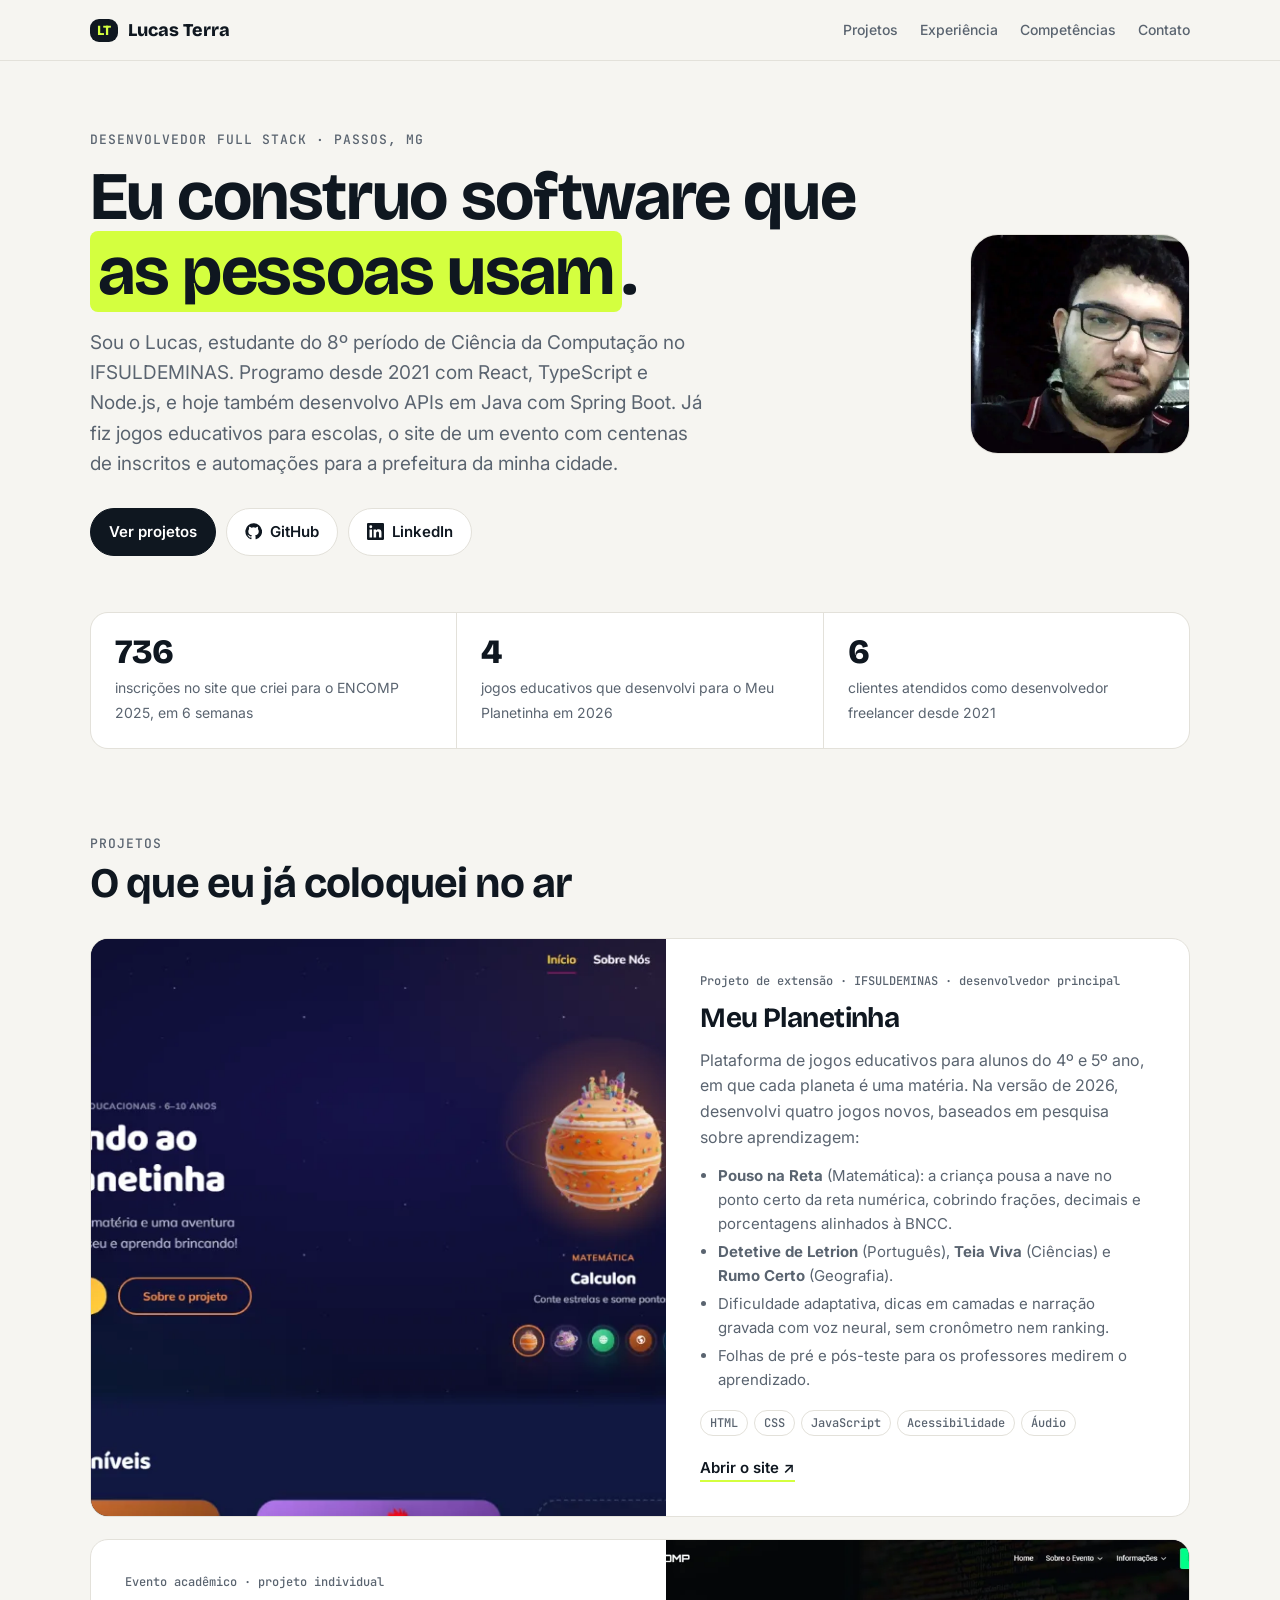
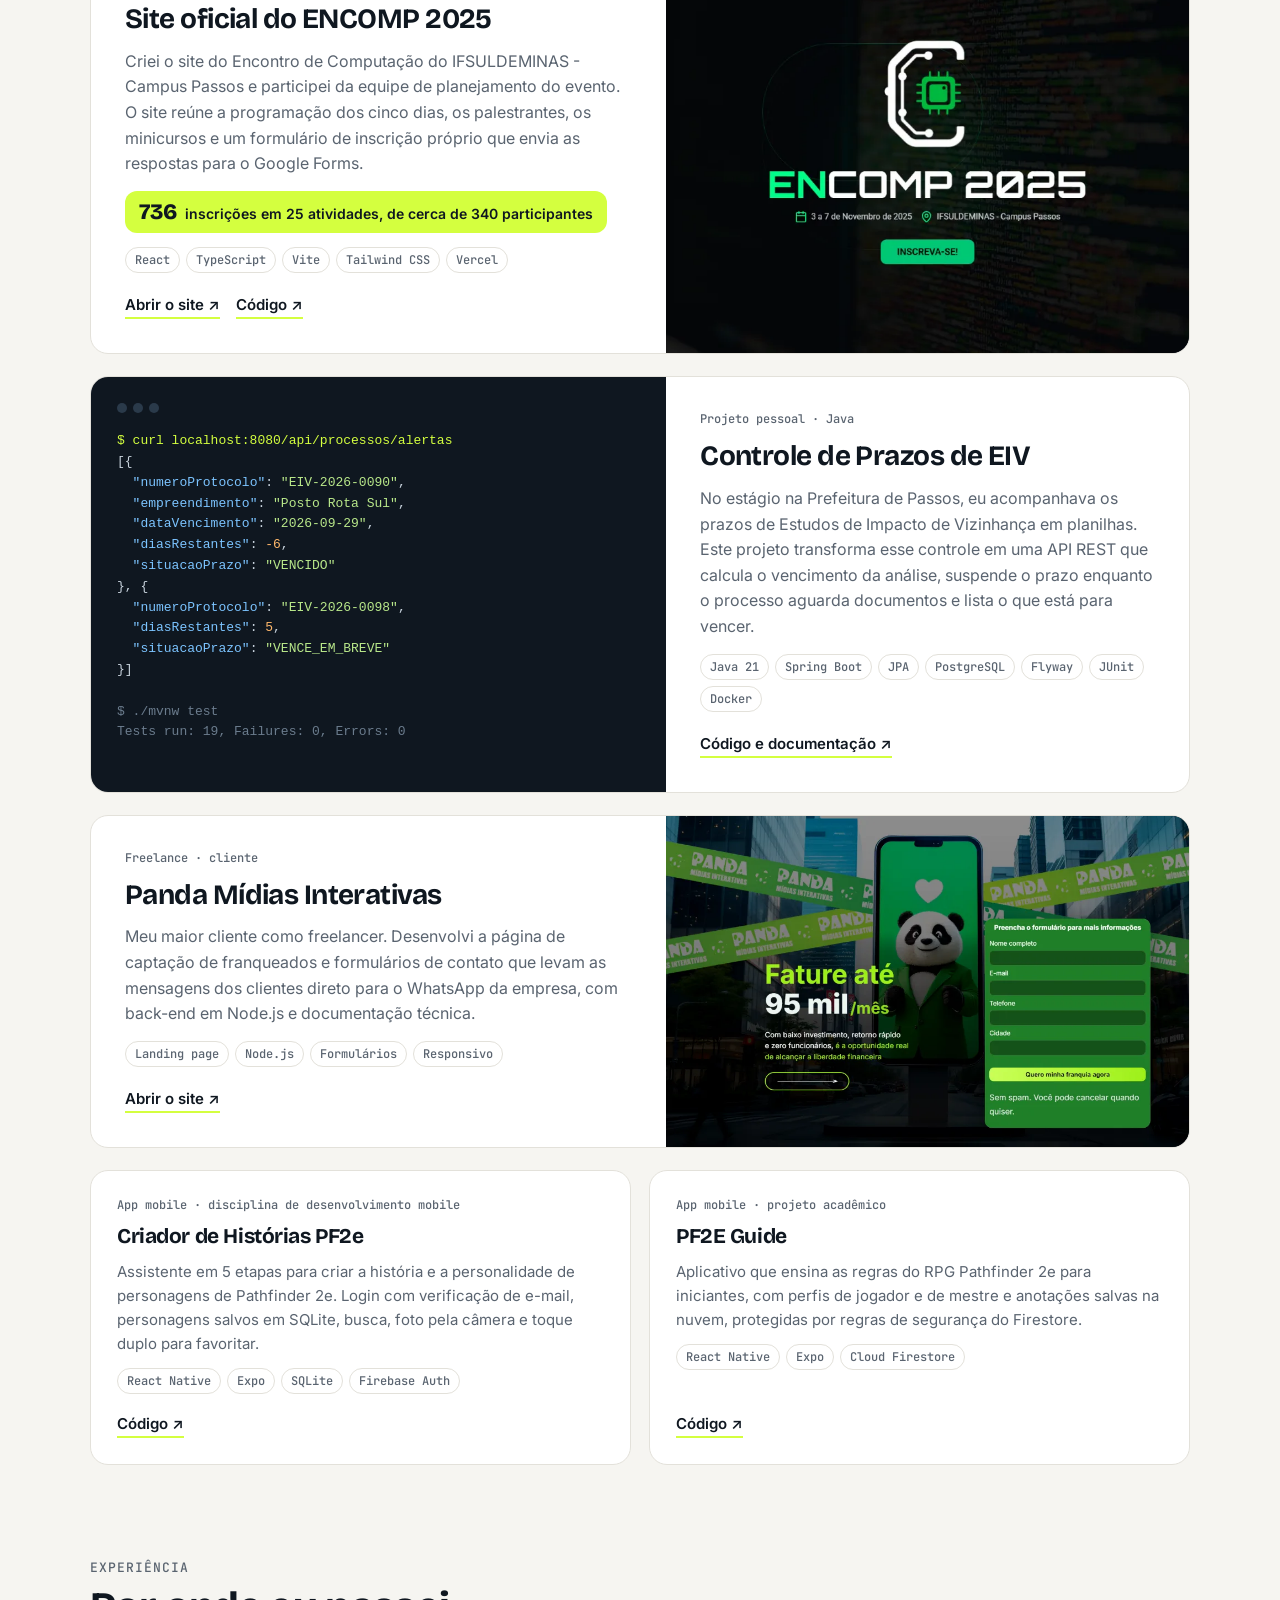
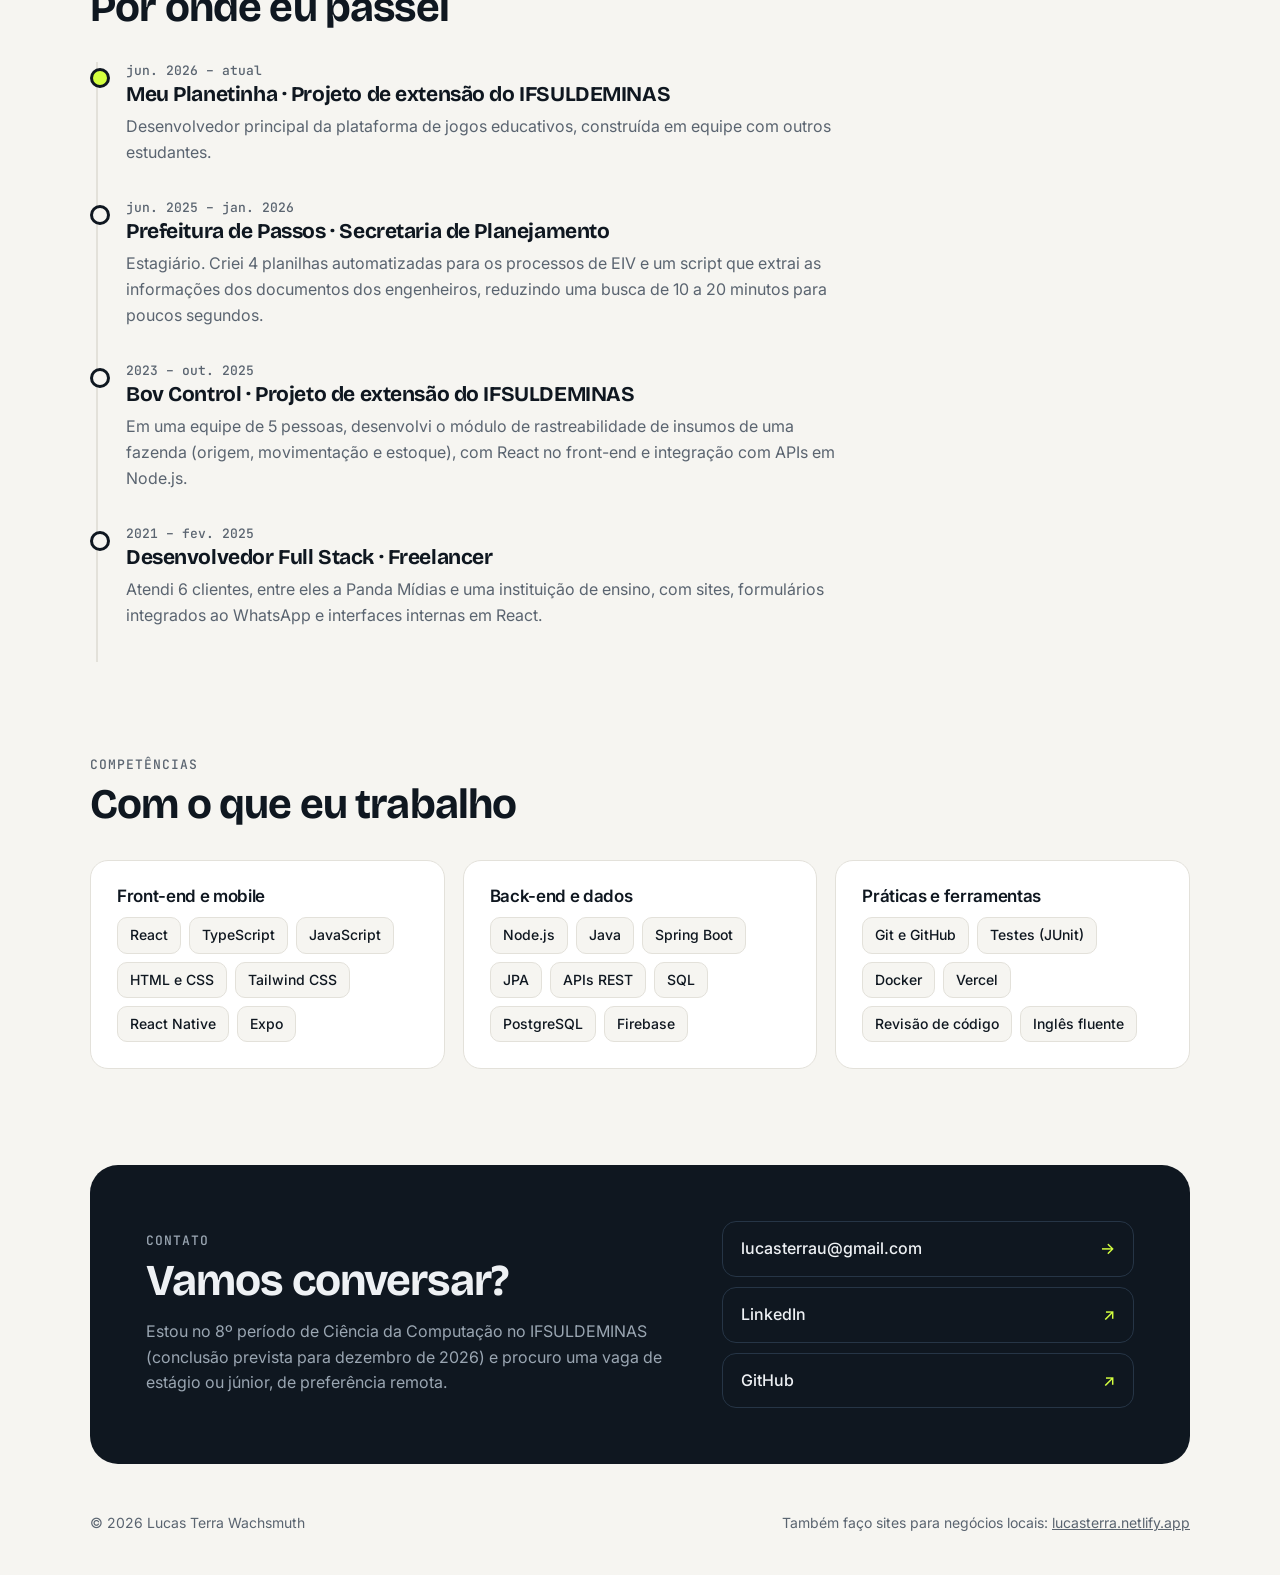
==== index.html @ a0a92d38 "Publica portfólio" ====
<!doctype html>
<html lang="pt-BR">
<head>
<meta charset="utf-8">
<meta name="viewport" content="width=device-width, initial-scale=1">
<title>Lucas Terra Wachsmuth · Desenvolvedor Full Stack</title>
<meta name="description" content="Portfólio de Lucas Terra Wachsmuth, desenvolvedor full stack e estudante de Ciência da Computação no IFSULDEMINAS. Projetos em React, TypeScript, Node.js e Java.">
<meta property="og:title" content="Lucas Terra Wachsmuth · Desenvolvedor Full Stack">
<meta property="og:description" content="Projetos em React, TypeScript, Node.js e Java: jogos educativos, site de evento com 736 inscrições e API em Spring Boot.">
<meta property="og:image" content="https://lucasterrau.github.io/img/planetinha-pc.webp">
<link rel="icon" href="data:image/svg+xml,%3Csvg xmlns='http://www.w3.org/2000/svg' viewBox='0 0 64 64'%3E%3Crect width='64' height='64' rx='16' fill='%230f1720'/%3E%3Ctext x='32' y='42' font-family='Arial' font-weight='800' font-size='26' text-anchor='middle' fill='%23d4ff3f'%3ELT%3C/text%3E%3C/svg%3E">
<link rel="preconnect" href="https://fonts.googleapis.com">
<link rel="preconnect" href="https://fonts.gstatic.com" crossorigin>
<link href="https://fonts.googleapis.com/css2?family=Bricolage+Grotesque:opsz,wght@12..96,600..800&family=Inter:wght@400;500;600&family=JetBrains+Mono:wght@400;500&display=swap" rel="stylesheet">
<style>
  :root {
    --bg: #f6f5f1;
    --surface: #ffffff;
    --ink: #0f1720;
    --muted: #5a6470;
    --line: #e3e1da;
    --accent: #d4ff3f;
    --accent-ink: #0f1720;
    --dark: #0f1720;
    --dark-ink: #eef1f4;
    --dark-muted: #9aa6b2;
    --radius: 18px;
  }
  @media (prefers-color-scheme: dark) {
    :root {
      --bg: #0b1016;
      --surface: #121a23;
      --ink: #eef1f4;
      --muted: #9aa6b2;
      --line: #223040;
      --dark: #070b10;
    }
  }
  * { box-sizing: border-box; }
  html { scroll-behavior: smooth; }
  body { margin: 0; background: var(--bg); color: var(--ink); font: 16px/1.6 Inter, system-ui, sans-serif; -webkit-font-smoothing: antialiased; }
  a { color: inherit; }
  img { max-width: 100%; display: block; }
  .wrap { width: min(1100px, 100% - 32px); margin-inline: auto; }
  h1, h2, h3 { font-family: "Bricolage Grotesque", Inter, sans-serif; line-height: 1.1; margin: 0; letter-spacing: -0.02em; }
  .eyebrow { font: 500 13px/1 "JetBrains Mono", monospace; text-transform: uppercase; letter-spacing: .08em; color: var(--muted); }

  /* Navegação */
  nav { position: sticky; top: 0; z-index: 10; background: color-mix(in srgb, var(--bg) 88%, transparent); backdrop-filter: blur(10px); border-bottom: 1px solid var(--line); }
  nav .wrap { display: flex; align-items: center; justify-content: space-between; height: 60px; }
  .logo { font: 800 18px "Bricolage Grotesque", sans-serif; text-decoration: none; display: flex; align-items: center; gap: 10px; }
  .logo span { background: var(--dark); color: var(--accent); border-radius: 9px; padding: 3px 7px; font-size: 14px; }
  nav ul { list-style: none; display: flex; gap: 22px; margin: 0; padding: 0; font-size: 14px; font-weight: 500; }
  nav ul a { text-decoration: none; color: var(--muted); }
  nav ul a:hover { color: var(--ink); }
  @media (max-width: 640px) { nav ul { display: none; } }

  /* Hero */
  .hero { padding: 72px 0 56px; display: grid; grid-template-columns: 1fr auto; gap: 48px; align-items: center; }
  .hero h1 { font-size: clamp(40px, 6vw, 68px); margin: 14px 0 18px; }
  .hero h1 em { font-style: normal; background: var(--accent); color: var(--accent-ink); padding: 0 .12em; border-radius: 8px; }
  .hero p.lead { font-size: 19px; color: var(--muted); max-width: 620px; margin: 0 0 28px; }
  .hero img { width: 220px; height: 220px; border-radius: 28px; object-fit: cover; border: 1px solid var(--line); }
  .btns { display: flex; flex-wrap: wrap; gap: 10px; }
  .btn { display: inline-flex; align-items: center; gap: 8px; padding: 11px 18px; border-radius: 999px; font-weight: 600; font-size: 15px; text-decoration: none; border: 1px solid var(--line); background: var(--surface); }
  .btn:hover { border-color: var(--ink); }
  .btn.primary { background: var(--dark); color: #fff; border-color: var(--dark); }
  .btn svg { width: 17px; height: 17px; }
  @media (max-width: 760px) { .hero { grid-template-columns: 1fr; padding-top: 40px; } .hero img { width: 120px; height: 120px; order: -1; border-radius: 22px; } }

  .stats { display: grid; grid-template-columns: repeat(3, 1fr); gap: 1px; background: var(--line); border: 1px solid var(--line); border-radius: var(--radius); overflow: hidden; margin-bottom: 88px; }
  .stats div { background: var(--surface); padding: 22px 24px; }
  .stats strong { display: block; font: 800 34px/1 "Bricolage Grotesque", sans-serif; margin-bottom: 6px; }
  .stats span { color: var(--muted); font-size: 14px; }
  @media (max-width: 640px) { .stats { grid-template-columns: 1fr; } }

  section { margin-bottom: 96px; }
  .section-head { margin-bottom: 32px; }
  .section-head h2 { font-size: clamp(30px, 4vw, 42px); margin-top: 10px; }

  /* Projetos em destaque */
  .feature { display: grid; grid-template-columns: 1.1fr 1fr; gap: 0; background: var(--surface); border: 1px solid var(--line); border-radius: var(--radius); overflow: hidden; margin-bottom: 22px; }
  .feature.reverse .media { order: 2; }
  .feature .media { background: var(--dark); display: flex; align-items: center; justify-content: center; min-height: 280px; }
  .feature .media img { width: 100%; height: 100%; object-fit: cover; object-position: top; }
  .feature .body { padding: 34px; display: flex; flex-direction: column; gap: 14px; }
  .feature h3 { font-size: 28px; }
  .feature p { margin: 0; color: var(--muted); }
  .feature ul { margin: 0; padding-left: 18px; color: var(--muted); font-size: 15px; }
  .feature ul li { margin-bottom: 4px; }
  .role-tag { font: 500 12px "JetBrains Mono", monospace; color: var(--muted); }
  .tags { display: flex; flex-wrap: wrap; gap: 6px; }
  .tags span { font: 500 12px "JetBrains Mono", monospace; padding: 4px 9px; border-radius: 999px; border: 1px solid var(--line); color: var(--muted); }
  .links { display: flex; flex-wrap: wrap; gap: 16px; margin-top: auto; padding-top: 6px; font-weight: 600; font-size: 15px; }
  .links a { text-decoration: none; border-bottom: 2px solid var(--accent); }
  .metric { display: inline-flex; align-items: baseline; gap: 8px; background: var(--accent); color: var(--accent-ink); border-radius: 12px; padding: 8px 14px; align-self: flex-start; font-weight: 600; font-size: 14px; }
  .metric b { font: 800 22px "Bricolage Grotesque", sans-serif; }
  @media (max-width: 820px) { .feature { grid-template-columns: 1fr; } .feature.reverse .media { order: 0; } .feature .body { padding: 24px; } }

  /* Bloco de código do projeto Java */
  .code { width: 100%; height: 100%; padding: 26px; font: 13px/1.6 "JetBrains Mono", monospace; color: #c9d4de; overflow: hidden; }
  .code .bar { display: flex; gap: 6px; margin-bottom: 18px; }
  .code .bar i { width: 10px; height: 10px; border-radius: 50%; background: #2a3a4a; }
  .code .cmd { color: var(--accent); }
  .code .k { color: #7cc4ff; }
  .code .s { color: #b9e88a; }
  .code .n { color: #ffb86b; }
  .code .c { color: #6b7c8d; }

  /* Outros projetos */
  .grid { display: grid; grid-template-columns: repeat(2, 1fr); gap: 18px; }
  .card { background: var(--surface); border: 1px solid var(--line); border-radius: var(--radius); padding: 26px; display: flex; flex-direction: column; gap: 12px; }
  .card h3 { font-size: 21px; }
  .card p { margin: 0; color: var(--muted); font-size: 15px; }
  @media (max-width: 720px) { .grid { grid-template-columns: 1fr; } }

  /* Experiência */
  .timeline { border-left: 2px solid var(--line); margin-left: 6px; }
  .tl-item { position: relative; padding: 0 0 34px 28px; }
  .tl-item::before { content: ""; position: absolute; left: -8px; top: 6px; width: 14px; height: 14px; border-radius: 50%; background: var(--bg); border: 3px solid var(--ink); }
  .tl-item.now::before { background: var(--accent); border-color: var(--ink); }
  .tl-item .when { font: 500 13px "JetBrains Mono", monospace; color: var(--muted); }
  .tl-item h3 { font-size: 21px; margin: 4px 0 8px; }
  .tl-item p { margin: 0; color: var(--muted); max-width: 720px; }

  /* Competências */
  .skills { display: grid; grid-template-columns: repeat(3, 1fr); gap: 18px; }
  .skills .card h3 { font-size: 17px; font-family: Inter, sans-serif; font-weight: 600; }
  .chips { display: flex; flex-wrap: wrap; gap: 8px; }
  .chips span { padding: 6px 12px; border-radius: 10px; background: var(--bg); border: 1px solid var(--line); font-size: 14px; font-weight: 500; }
  @media (max-width: 820px) { .skills { grid-template-columns: 1fr; } }

  /* Contato */
  .contact { background: var(--dark); color: var(--dark-ink); border-radius: 28px; padding: 56px; display: grid; grid-template-columns: 1.3fr 1fr; gap: 40px; align-items: center; margin-bottom: 48px; }
  .contact h2 { font-size: clamp(30px, 4vw, 44px); }
  .contact p { color: var(--dark-muted); margin: 14px 0 0; }
  .contact .list { display: flex; flex-direction: column; gap: 10px; }
  .contact .list a { display: flex; justify-content: space-between; align-items: center; padding: 14px 18px; border: 1px solid #263546; border-radius: 14px; text-decoration: none; font-weight: 500; }
  .contact .list a:hover { border-color: var(--accent); }
  .contact .list a span:last-child { color: var(--accent); }
  @media (max-width: 760px) { .contact { grid-template-columns: 1fr; padding: 32px 24px; } }

  footer { padding: 0 0 40px; color: var(--muted); font-size: 14px; display: flex; justify-content: space-between; flex-wrap: wrap; gap: 10px; }
  footer a { color: var(--muted); }
</style>
</head>
<body>

<nav>
  <div class="wrap">
    <a class="logo" href="#"><span>LT</span>Lucas Terra</a>
    <ul>
      <li><a href="#projetos">Projetos</a></li>
      <li><a href="#experiencia">Experiência</a></li>
      <li><a href="#competencias">Competências</a></li>
      <li><a href="#contato">Contato</a></li>
    </ul>
  </div>
</nav>

<main class="wrap">

  <header class="hero">
    <div>
      <div class="eyebrow">Desenvolvedor full stack · Passos, MG</div>
      <h1>Eu construo software que <em>as pessoas usam</em>.</h1>
      <p class="lead">Sou o Lucas, estudante do 8º período de Ciência da Computação no IFSULDEMINAS. Programo desde 2021 com React, TypeScript e Node.js, e hoje também desenvolvo APIs em Java com Spring Boot. Já fiz jogos educativos para escolas, o site de um evento com centenas de inscritos e automações para a prefeitura da minha cidade.</p>
      <div class="btns">
        <a class="btn primary" href="#projetos">Ver projetos</a>
        <a class="btn" href="https://github.com/LucasTerrau" target="_blank" rel="noopener">
          <svg viewBox="0 0 24 24" fill="currentColor" aria-hidden="true"><path d="M12 .5a11.5 11.5 0 0 0-3.64 22.41c.58.1.79-.25.79-.56v-2c-3.2.7-3.88-1.36-3.88-1.36-.52-1.33-1.28-1.69-1.28-1.69-1.05-.71.08-.7.08-.7 1.16.08 1.77 1.19 1.77 1.19 1.03 1.77 2.71 1.26 3.37.96.1-.75.4-1.26.73-1.55-2.56-.29-5.25-1.28-5.25-5.68 0-1.26.45-2.28 1.19-3.09-.12-.29-.52-1.46.11-3.05 0 0 .97-.31 3.17 1.18a11 11 0 0 1 5.77 0c2.2-1.49 3.17-1.18 3.17-1.18.63 1.59.23 2.76.11 3.05.74.81 1.19 1.83 1.19 3.09 0 4.41-2.69 5.38-5.26 5.67.41.36.78 1.06.78 2.14v3.17c0 .31.21.67.8.56A11.5 11.5 0 0 0 12 .5Z"/></svg>
          GitHub
        </a>
        <a class="btn" href="https://www.linkedin.com/in/lucasterrau" target="_blank" rel="noopener">
          <svg viewBox="0 0 24 24" fill="currentColor" aria-hidden="true"><path d="M20.45 20.45h-3.56v-5.57c0-1.33-.02-3.04-1.85-3.04-1.86 0-2.14 1.45-2.14 2.94v5.67H9.35V9h3.41v1.56h.05c.48-.9 1.64-1.85 3.37-1.85 3.6 0 4.27 2.37 4.27 5.46v6.28ZM5.34 7.43a2.06 2.06 0 1 1 0-4.13 2.06 2.06 0 0 1 0 4.13ZM7.12 20.45H3.56V9h3.56v11.45ZM22.22 0H1.77C.79 0 0 .77 0 1.73v20.54C0 23.23.79 24 1.77 24h20.45c.98 0 1.78-.77 1.78-1.73V1.73C24 .77 23.2 0 22.22 0Z"/></svg>
          LinkedIn
        </a>
      </div>
    </div>
    <img src="img/lucas.webp" alt="Foto de Lucas Terra Wachsmuth" width="220" height="220">
  </header>

  <div class="stats">
    <div><strong>736</strong><span>inscrições no site que criei para o ENCOMP 2025, em 6 semanas</span></div>
    <div><strong>4</strong><span>jogos educativos que desenvolvi para o Meu Planetinha em 2026</span></div>
    <div><strong>6</strong><span>clientes atendidos como desenvolvedor freelancer desde 2021</span></div>
  </div>

  <section id="projetos">
    <div class="section-head">
      <div class="eyebrow">Projetos</div>
      <h2>O que eu já coloquei no ar</h2>
    </div>

    <article class="feature">
      <div class="media"><img src="img/planetinha-pc.webp" srcset="img/planetinha-pc-480.webp 480w, img/planetinha-pc.webp 960w" sizes="(max-width: 820px) 100vw, 560px" alt="Página inicial do Meu Planetinha" loading="lazy"></div>
      <div class="body">
        <div class="role-tag">Projeto de extensão · IFSULDEMINAS · desenvolvedor principal</div>
        <h3>Meu Planetinha</h3>
        <p>Plataforma de jogos educativos para alunos do 4º e 5º ano, em que cada planeta é uma matéria. Na versão de 2026, desenvolvi quatro jogos novos, baseados em pesquisa sobre aprendizagem:</p>
        <ul>
          <li><b>Pouso na Reta</b> (Matemática): a criança pousa a nave no ponto certo da reta numérica, cobrindo frações, decimais e porcentagens alinhados à BNCC.</li>
          <li><b>Detetive de Letrion</b> (Português), <b>Teia Viva</b> (Ciências) e <b>Rumo Certo</b> (Geografia).</li>
          <li>Dificuldade adaptativa, dicas em camadas e narração gravada com voz neural, sem cronômetro nem ranking.</li>
          <li>Folhas de pré e pós-teste para os professores medirem o aprendizado.</li>
        </ul>
        <div class="tags"><span>HTML</span><span>CSS</span><span>JavaScript</span><span>Acessibilidade</span><span>Áudio</span></div>
        <div class="links"><a href="https://www.meuplanetinha.com.br" target="_blank" rel="noopener">Abrir o site ↗</a></div>
      </div>
    </article>

    <article class="feature reverse">
      <div class="media"><img src="img/encomp-pc.webp" srcset="img/encomp-pc-480.webp 480w, img/encomp-pc.webp 960w" sizes="(max-width: 820px) 100vw, 560px" alt="Página inicial do site do ENCOMP 2025" loading="lazy"></div>
      <div class="body">
        <div class="role-tag">Evento acadêmico · projeto individual</div>
        <h3>Site oficial do ENCOMP 2025</h3>
        <p>Criei o site do Encontro de Computação do IFSULDEMINAS - Campus Passos e participei da equipe de planejamento do evento. O site reúne a programação dos cinco dias, os palestrantes, os minicursos e um formulário de inscrição próprio que envia as respostas para o Google Forms.</p>
        <div class="metric"><b>736</b> inscrições em 25 atividades, de cerca de 340 participantes</div>
        <div class="tags"><span>React</span><span>TypeScript</span><span>Vite</span><span>Tailwind CSS</span><span>Vercel</span></div>
        <div class="links"><a href="https://site-encomp.vercel.app" target="_blank" rel="noopener">Abrir o site ↗</a><a href="https://github.com/LucasTerrau/Site-Encomp" target="_blank" rel="noopener">Código ↗</a></div>
      </div>
    </article>

    <article class="feature">
      <div class="media">
        <div class="code" aria-label="Exemplo de chamada à API de controle de prazos">
          <div class="bar"><i></i><i></i><i></i></div>
<pre style="margin:0;white-space:pre-wrap"><span class="cmd">$ curl localhost:8080/api/processos/alertas</span>
[{
  <span class="k">"numeroProtocolo"</span>: <span class="s">"EIV-2026-0090"</span>,
  <span class="k">"empreendimento"</span>: <span class="s">"Posto Rota Sul"</span>,
  <span class="k">"dataVencimento"</span>: <span class="s">"2026-09-29"</span>,
  <span class="k">"diasRestantes"</span>: <span class="n">-6</span>,
  <span class="k">"situacaoPrazo"</span>: <span class="s">"VENCIDO"</span>
}, {
  <span class="k">"numeroProtocolo"</span>: <span class="s">"EIV-2026-0098"</span>,
  <span class="k">"diasRestantes"</span>: <span class="n">5</span>,
  <span class="k">"situacaoPrazo"</span>: <span class="s">"VENCE_EM_BREVE"</span>
}]

<span class="c">$ ./mvnw test</span>
<span class="c">Tests run: 19, Failures: 0, Errors: 0</span></pre>
        </div>
      </div>
      <div class="body">
        <div class="role-tag">Projeto pessoal · Java</div>
        <h3>Controle de Prazos de EIV</h3>
        <p>No estágio na Prefeitura de Passos, eu acompanhava os prazos de Estudos de Impacto de Vizinhança em planilhas. Este projeto transforma esse controle em uma API REST que calcula o vencimento da análise, suspende o prazo enquanto o processo aguarda documentos e lista o que está para vencer.</p>
        <div class="tags"><span>Java 21</span><span>Spring Boot</span><span>JPA</span><span>PostgreSQL</span><span>Flyway</span><span>JUnit</span><span>Docker</span></div>
        <div class="links"><a href="https://github.com/LucasTerrau/controle-eiv" target="_blank" rel="noopener">Código e documentação ↗</a></div>
      </div>
    </article>

    <article class="feature reverse">
      <div class="media"><img src="img/panda-pc.webp" srcset="img/panda-pc-480.webp 480w, img/panda-pc.webp 960w" sizes="(max-width: 820px) 100vw, 560px" alt="Landing page de franquias da Panda Mídias" loading="lazy"></div>
      <div class="body">
        <div class="role-tag">Freelance · cliente</div>
        <h3>Panda Mídias Interativas</h3>
        <p>Meu maior cliente como freelancer. Desenvolvi a página de captação de franqueados e formulários de contato que levam as mensagens dos clientes direto para o WhatsApp da empresa, com back-end em Node.js e documentação técnica.</p>
        <div class="tags"><span>Landing page</span><span>Node.js</span><span>Formulários</span><span>Responsivo</span></div>
        <div class="links"><a href="https://franquiaspanda.com" target="_blank" rel="noopener">Abrir o site ↗</a></div>
      </div>
    </article>

    <div class="grid">
      <article class="card">
        <div class="role-tag">App mobile · disciplina de desenvolvimento mobile</div>
        <h3>Criador de Histórias PF2e</h3>
        <p>Assistente em 5 etapas para criar a história e a personalidade de personagens de Pathfinder 2e. Login com verificação de e-mail, personagens salvos em SQLite, busca, foto pela câmera e toque duplo para favoritar.</p>
        <div class="tags"><span>React Native</span><span>Expo</span><span>SQLite</span><span>Firebase Auth</span></div>
        <div class="links"><a href="https://github.com/LucasTerrau/TrabMobile" target="_blank" rel="noopener">Código ↗</a></div>
      </article>
      <article class="card">
        <div class="role-tag">App mobile · projeto acadêmico</div>
        <h3>PF2E Guide</h3>
        <p>Aplicativo que ensina as regras do RPG Pathfinder 2e para iniciantes, com perfis de jogador e de mestre e anotações salvas na nuvem, protegidas por regras de segurança do Firestore.</p>
        <div class="tags"><span>React Native</span><span>Expo</span><span>Cloud Firestore</span></div>
        <div class="links"><a href="https://github.com/LucasTerrau/pf2e-guide" target="_blank" rel="noopener">Código ↗</a></div>
      </article>
    </div>
  </section>

  <section id="experiencia">
    <div class="section-head">
      <div class="eyebrow">Experiência</div>
      <h2>Por onde eu passei</h2>
    </div>
    <div class="timeline">
      <div class="tl-item now">
        <div class="when">jun. 2026 – atual</div>
        <h3>Meu Planetinha · Projeto de extensão do IFSULDEMINAS</h3>
        <p>Desenvolvedor principal da plataforma de jogos educativos, construída em equipe com outros estudantes.</p>
      </div>
      <div class="tl-item">
        <div class="when">jun. 2025 – jan. 2026</div>
        <h3>Prefeitura de Passos · Secretaria de Planejamento</h3>
        <p>Estagiário. Criei 4 planilhas automatizadas para os processos de EIV e um script que extrai as informações dos documentos dos engenheiros, reduzindo uma busca de 10 a 20 minutos para poucos segundos.</p>
      </div>
      <div class="tl-item">
        <div class="when">2023 – out. 2025</div>
        <h3>Bov Control · Projeto de extensão do IFSULDEMINAS</h3>
        <p>Em uma equipe de 5 pessoas, desenvolvi o módulo de rastreabilidade de insumos de uma fazenda (origem, movimentação e estoque), com React no front-end e integração com APIs em Node.js.</p>
      </div>
      <div class="tl-item">
        <div class="when">2021 – fev. 2025</div>
        <h3>Desenvolvedor Full Stack · Freelancer</h3>
        <p>Atendi 6 clientes, entre eles a Panda Mídias e uma instituição de ensino, com sites, formulários integrados ao WhatsApp e interfaces internas em React.</p>
      </div>
    </div>
  </section>

  <section id="competencias">
    <div class="section-head">
      <div class="eyebrow">Competências</div>
      <h2>Com o que eu trabalho</h2>
    </div>
    <div class="skills">
      <div class="card">
        <h3>Front-end e mobile</h3>
        <div class="chips"><span>React</span><span>TypeScript</span><span>JavaScript</span><span>HTML e CSS</span><span>Tailwind CSS</span><span>React Native</span><span>Expo</span></div>
      </div>
      <div class="card">
        <h3>Back-end e dados</h3>
        <div class="chips"><span>Node.js</span><span>Java</span><span>Spring Boot</span><span>JPA</span><span>APIs REST</span><span>SQL</span><span>PostgreSQL</span><span>Firebase</span></div>
      </div>
      <div class="card">
        <h3>Práticas e ferramentas</h3>
        <div class="chips"><span>Git e GitHub</span><span>Testes (JUnit)</span><span>Docker</span><span>Vercel</span><span>Revisão de código</span><span>Inglês fluente</span></div>
      </div>
    </div>
  </section>

  <section id="contato" class="contact">
    <div>
      <div class="eyebrow" style="color:var(--dark-muted)">Contato</div>
      <h2 style="margin-top:10px">Vamos conversar?</h2>
      <p>Estou no 8º período de Ciência da Computação no IFSULDEMINAS (conclusão prevista para dezembro de 2026) e procuro uma vaga de estágio ou júnior, de preferência remota.</p>
    </div>
    <div class="list">
      <a href="mailto:lucasterrau@gmail.com"><span>lucasterrau@gmail.com</span><span>→</span></a>
      <a href="https://www.linkedin.com/in/lucasterrau" target="_blank" rel="noopener"><span>LinkedIn</span><span>↗</span></a>
      <a href="https://github.com/LucasTerrau" target="_blank" rel="noopener"><span>GitHub</span><span>↗</span></a>
    </div>
  </section>

  <footer>
    <span>© 2026 Lucas Terra Wachsmuth</span>
    <span>Também faço sites para negócios locais: <a href="https://lucasterra.netlify.app" target="_blank" rel="noopener">lucasterra.netlify.app</a></span>
  </footer>

</main>
</body>
</html>
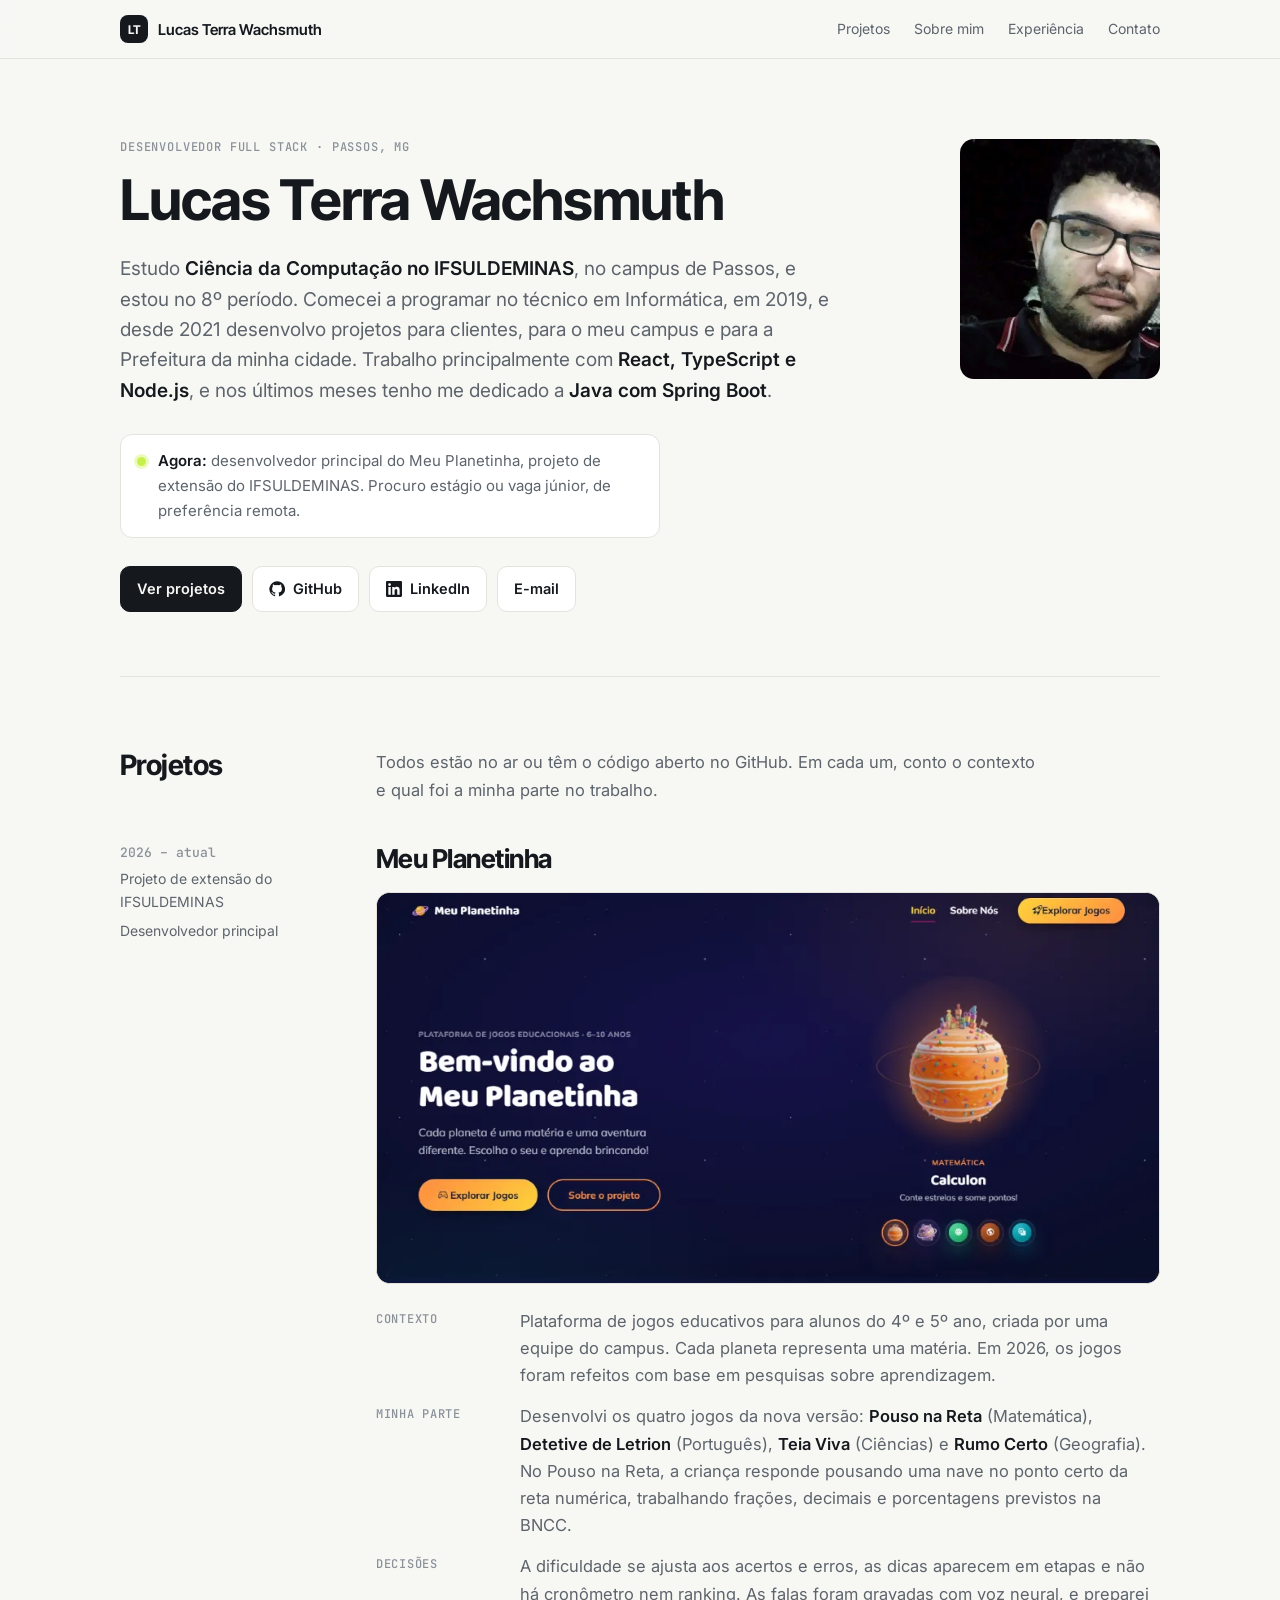
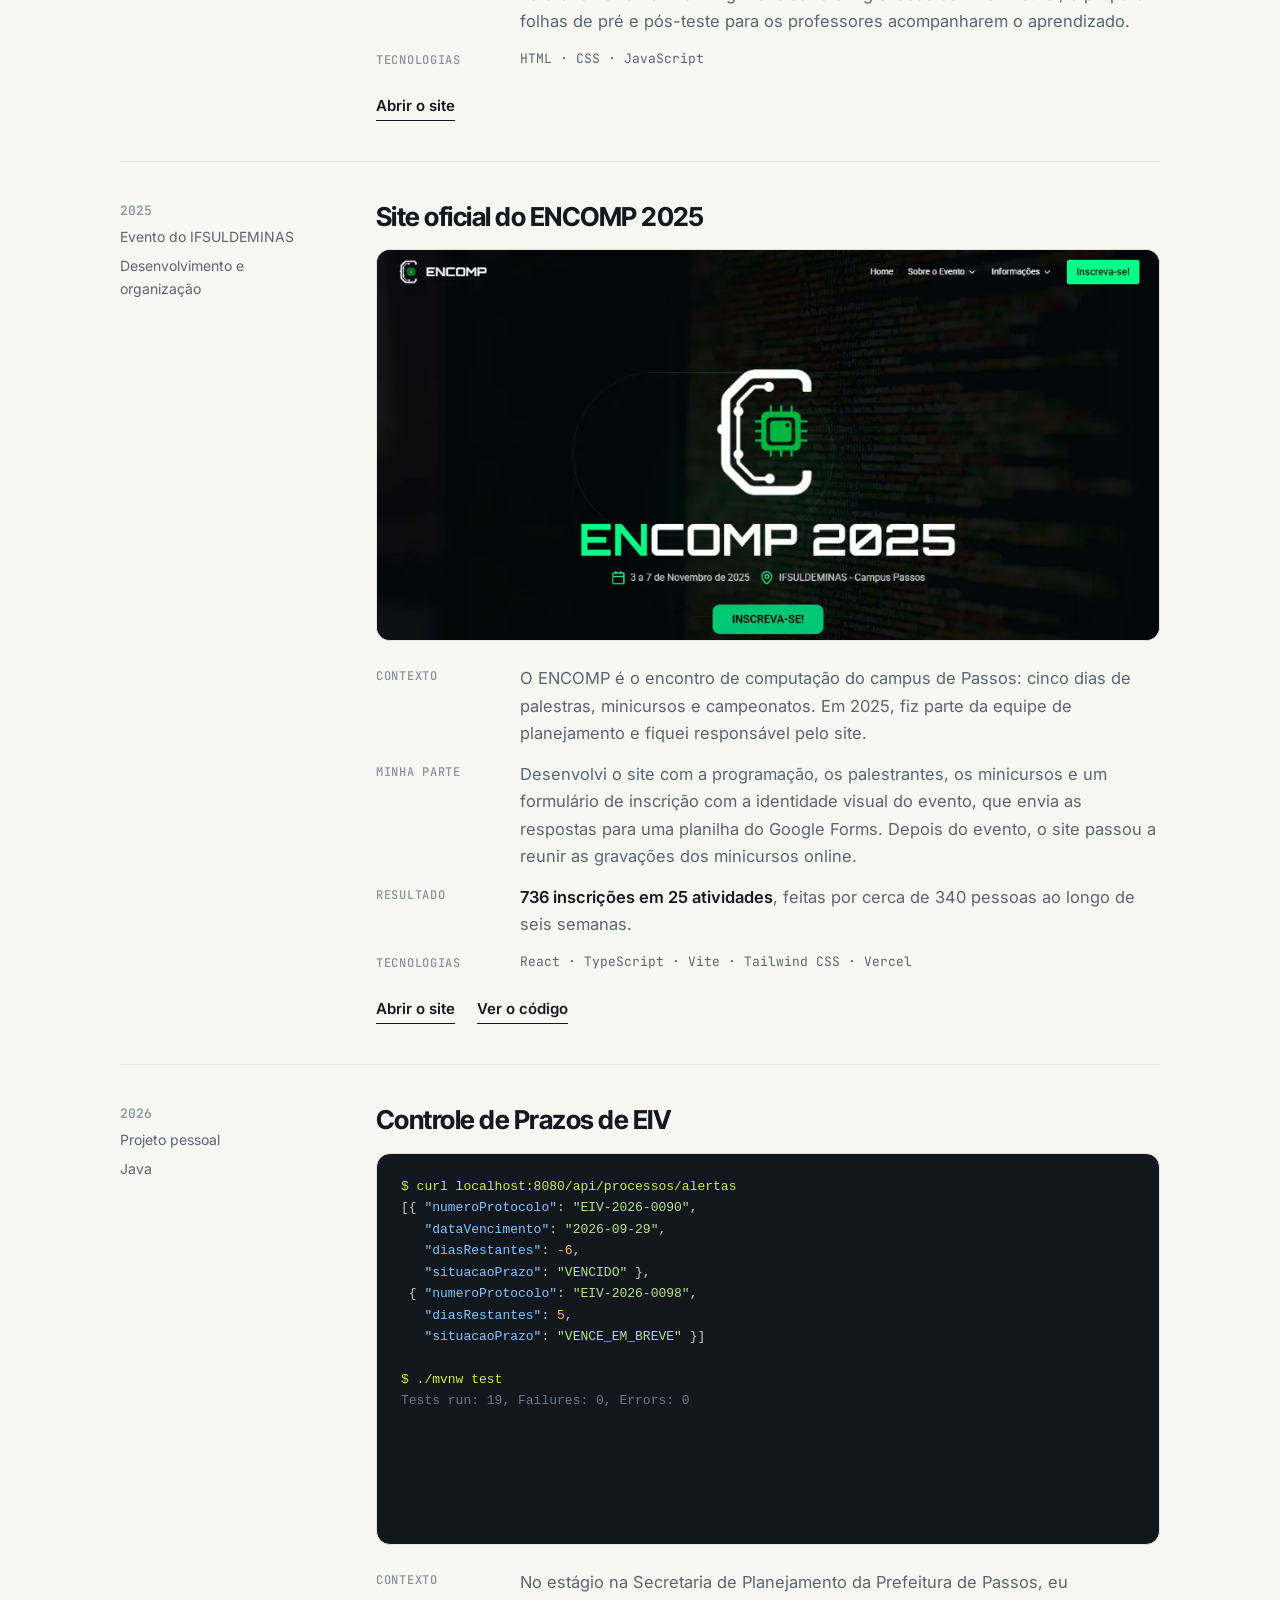
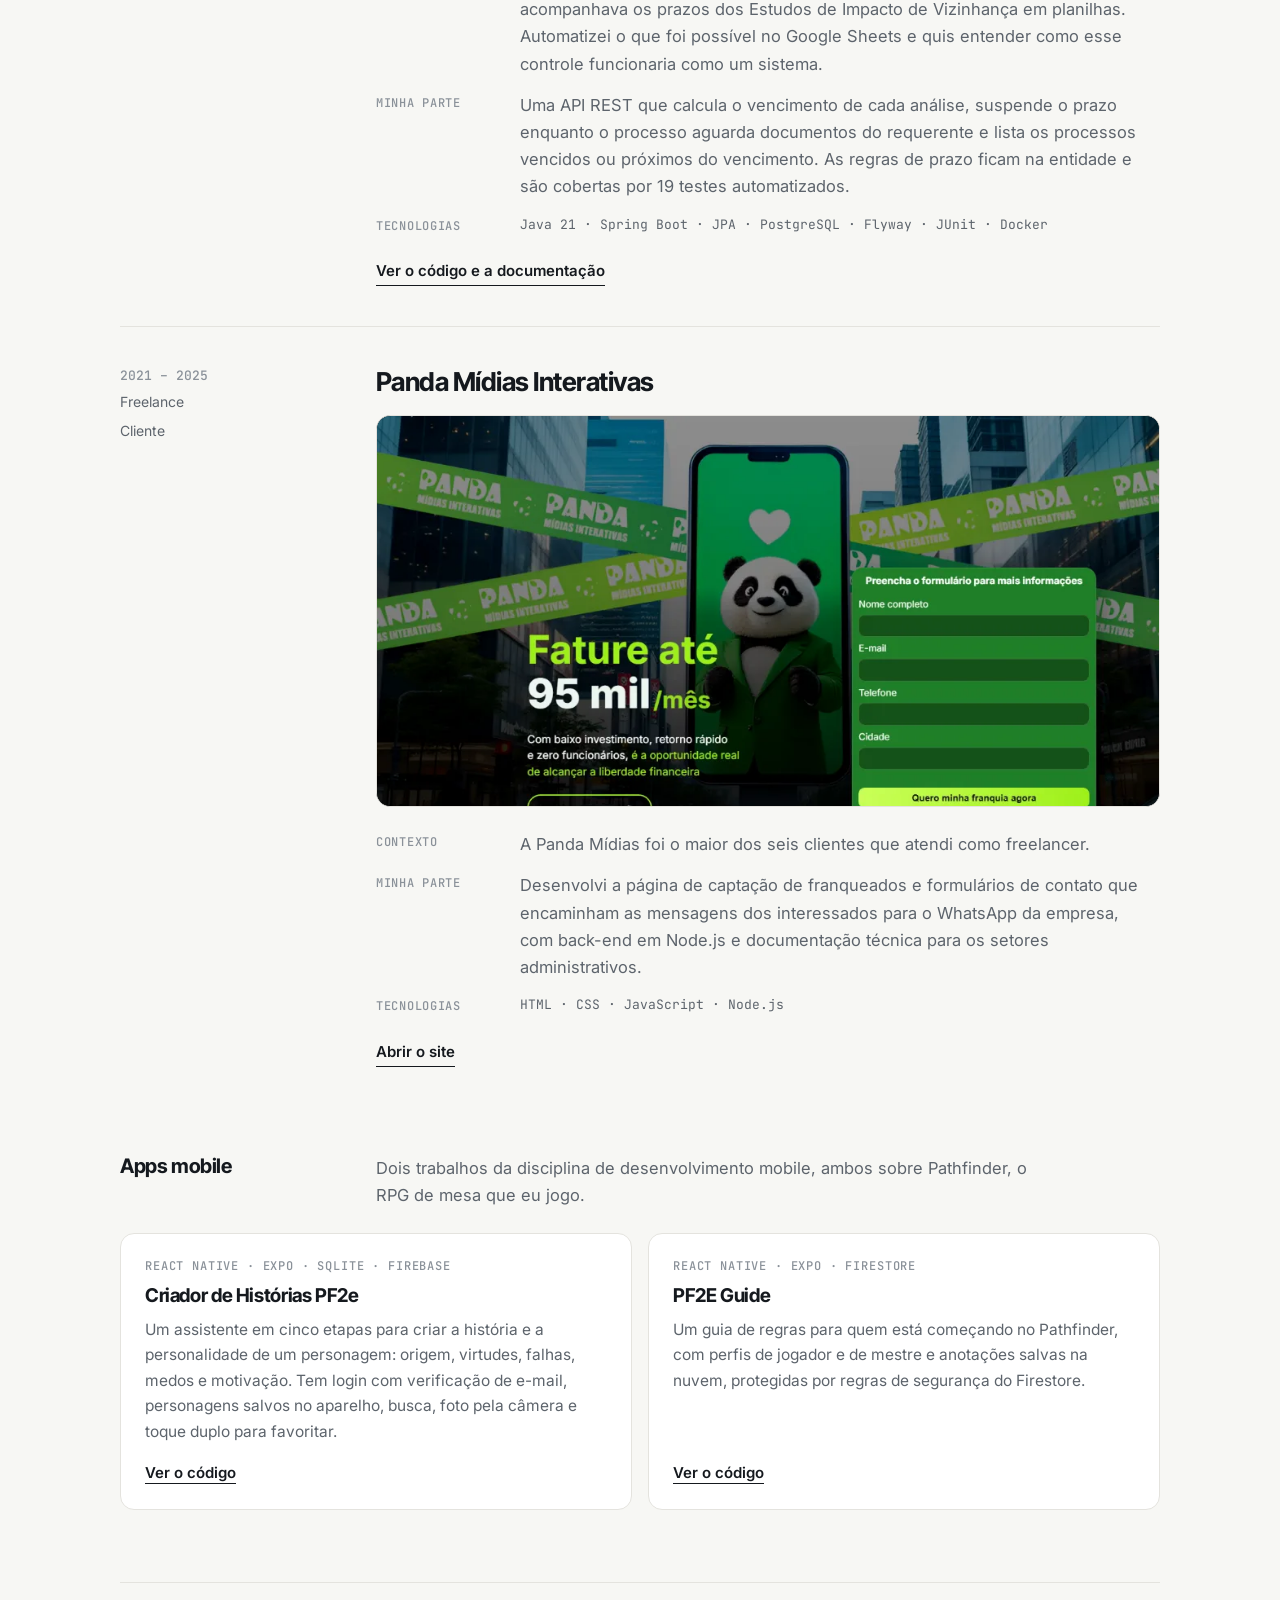
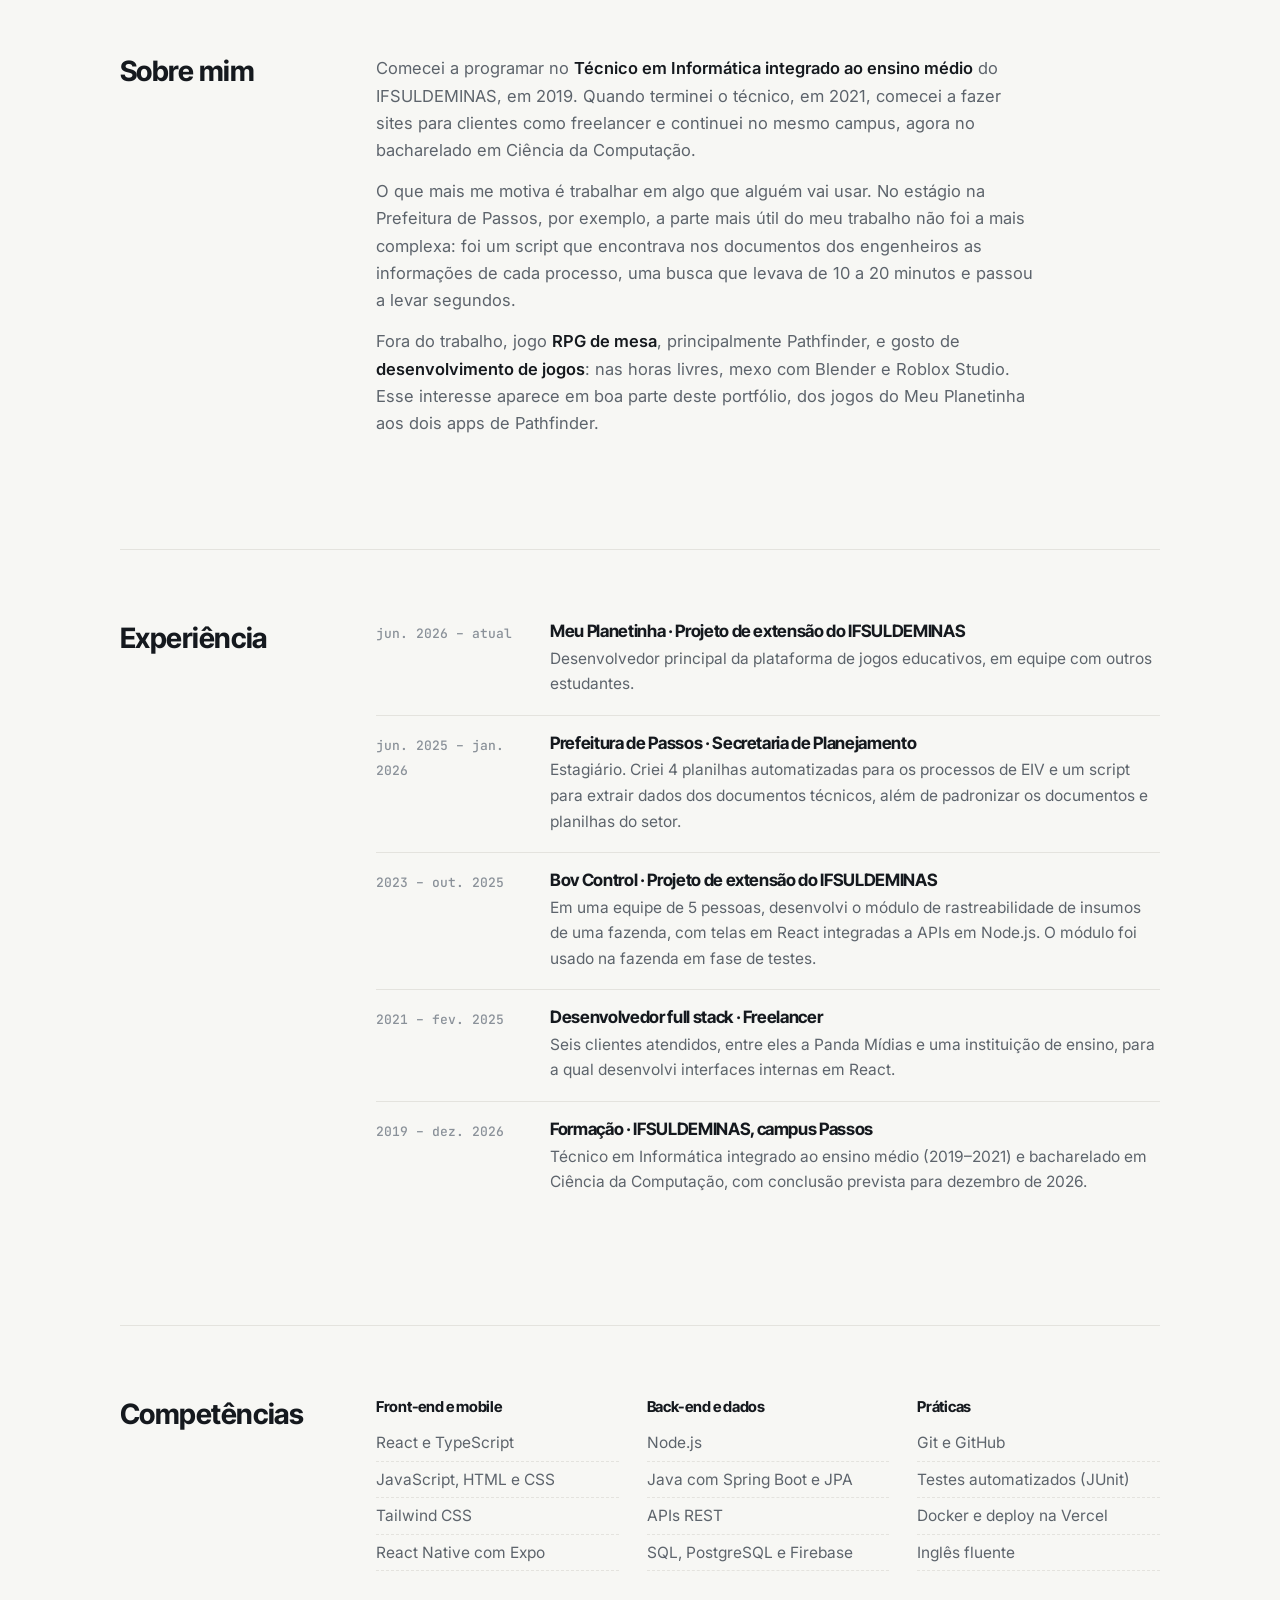
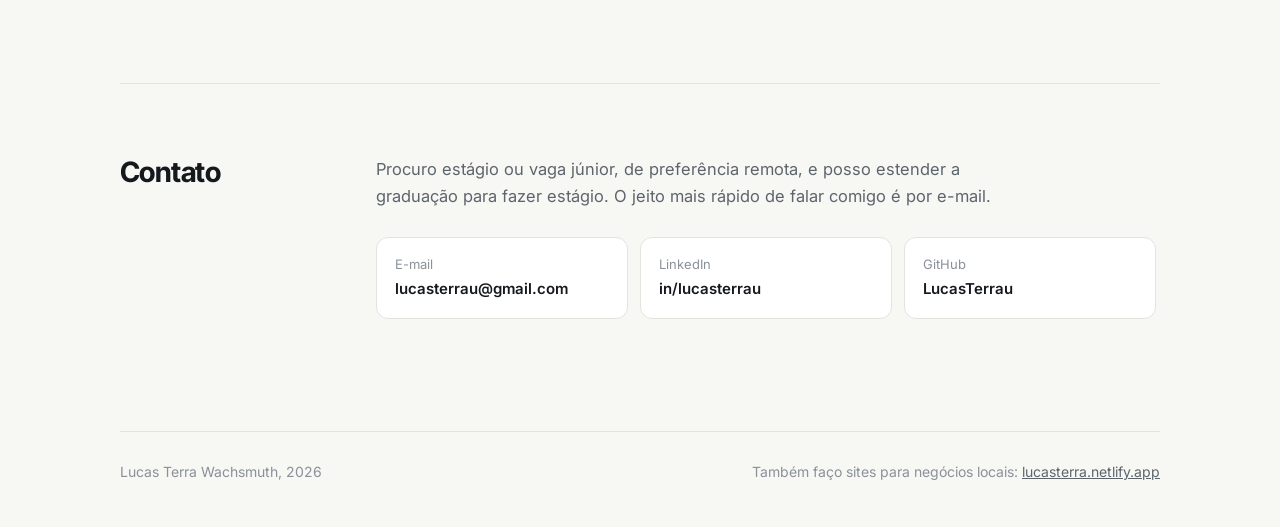
==== commit 59b77b05: "Reescreve o portfólio com texto mais pessoal e visual mais sóbrio" ====
--- a/index.html
+++ b/index.html
@@ -4,155 +4,25 @@
 <meta charset="utf-8">
 <meta name="viewport" content="width=device-width, initial-scale=1">
 <title>Lucas Terra Wachsmuth · Desenvolvedor Full Stack</title>
-<meta name="description" content="Portfólio de Lucas Terra Wachsmuth, desenvolvedor full stack e estudante de Ciência da Computação no IFSULDEMINAS. Projetos em React, TypeScript, Node.js e Java.">
+<meta name="description" content="Portfólio de Lucas Terra Wachsmuth, desenvolvedor full stack e estudante de Ciência da Computação no IFSULDEMINAS, em Passos (MG).">
 <meta property="og:title" content="Lucas Terra Wachsmuth · Desenvolvedor Full Stack">
-<meta property="og:description" content="Projetos em React, TypeScript, Node.js e Java: jogos educativos, site de evento com 736 inscrições e API em Spring Boot.">
+<meta property="og:description" content="Jogos educativos, o site de um evento com 736 inscrições e uma API em Java nascida de um estágio na Prefeitura.">
 <meta property="og:image" content="https://lucasterrau.github.io/img/planetinha-pc.webp">
-<link rel="icon" href="data:image/svg+xml,%3Csvg xmlns='http://www.w3.org/2000/svg' viewBox='0 0 64 64'%3E%3Crect width='64' height='64' rx='16' fill='%230f1720'/%3E%3Ctext x='32' y='42' font-family='Arial' font-weight='800' font-size='26' text-anchor='middle' fill='%23d4ff3f'%3ELT%3C/text%3E%3C/svg%3E">
+<link rel="icon" href="data:image/svg+xml,%3Csvg xmlns='http://www.w3.org/2000/svg' viewBox='0 0 64 64'%3E%3Crect width='64' height='64' rx='14' fill='%2315191e'/%3E%3Ctext x='32' y='41' font-family='Arial' font-weight='700' font-size='24' text-anchor='middle' fill='%23f7f7f4'%3ELT%3C/text%3E%3C/svg%3E">
 <link rel="preconnect" href="https://fonts.googleapis.com">
 <link rel="preconnect" href="https://fonts.gstatic.com" crossorigin>
-<link href="https://fonts.googleapis.com/css2?family=Bricolage+Grotesque:opsz,wght@12..96,600..800&family=Inter:wght@400;500;600&family=JetBrains+Mono:wght@400;500&display=swap" rel="stylesheet">
-<style>
-  :root {
-    --bg: #f6f5f1;
-    --surface: #ffffff;
-    --ink: #0f1720;
-    --muted: #5a6470;
-    --line: #e3e1da;
-    --accent: #d4ff3f;
-    --accent-ink: #0f1720;
-    --dark: #0f1720;
-    --dark-ink: #eef1f4;
-    --dark-muted: #9aa6b2;
-    --radius: 18px;
-  }
-  @media (prefers-color-scheme: dark) {
-    :root {
-      --bg: #0b1016;
-      --surface: #121a23;
-      --ink: #eef1f4;
-      --muted: #9aa6b2;
-      --line: #223040;
-      --dark: #070b10;
-    }
-  }
-  * { box-sizing: border-box; }
-  html { scroll-behavior: smooth; }
-  body { margin: 0; background: var(--bg); color: var(--ink); font: 16px/1.6 Inter, system-ui, sans-serif; -webkit-font-smoothing: antialiased; }
-  a { color: inherit; }
-  img { max-width: 100%; display: block; }
-  .wrap { width: min(1100px, 100% - 32px); margin-inline: auto; }
-  h1, h2, h3 { font-family: "Bricolage Grotesque", Inter, sans-serif; line-height: 1.1; margin: 0; letter-spacing: -0.02em; }
-  .eyebrow { font: 500 13px/1 "JetBrains Mono", monospace; text-transform: uppercase; letter-spacing: .08em; color: var(--muted); }
-
-  /* Navegação */
-  nav { position: sticky; top: 0; z-index: 10; background: color-mix(in srgb, var(--bg) 88%, transparent); backdrop-filter: blur(10px); border-bottom: 1px solid var(--line); }
-  nav .wrap { display: flex; align-items: center; justify-content: space-between; height: 60px; }
-  .logo { font: 800 18px "Bricolage Grotesque", sans-serif; text-decoration: none; display: flex; align-items: center; gap: 10px; }
-  .logo span { background: var(--dark); color: var(--accent); border-radius: 9px; padding: 3px 7px; font-size: 14px; }
-  nav ul { list-style: none; display: flex; gap: 22px; margin: 0; padding: 0; font-size: 14px; font-weight: 500; }
-  nav ul a { text-decoration: none; color: var(--muted); }
-  nav ul a:hover { color: var(--ink); }
-  @media (max-width: 640px) { nav ul { display: none; } }
-
-  /* Hero */
-  .hero { padding: 72px 0 56px; display: grid; grid-template-columns: 1fr auto; gap: 48px; align-items: center; }
-  .hero h1 { font-size: clamp(40px, 6vw, 68px); margin: 14px 0 18px; }
-  .hero h1 em { font-style: normal; background: var(--accent); color: var(--accent-ink); padding: 0 .12em; border-radius: 8px; }
-  .hero p.lead { font-size: 19px; color: var(--muted); max-width: 620px; margin: 0 0 28px; }
-  .hero img { width: 220px; height: 220px; border-radius: 28px; object-fit: cover; border: 1px solid var(--line); }
-  .btns { display: flex; flex-wrap: wrap; gap: 10px; }
-  .btn { display: inline-flex; align-items: center; gap: 8px; padding: 11px 18px; border-radius: 999px; font-weight: 600; font-size: 15px; text-decoration: none; border: 1px solid var(--line); background: var(--surface); }
-  .btn:hover { border-color: var(--ink); }
-  .btn.primary { background: var(--dark); color: #fff; border-color: var(--dark); }
-  .btn svg { width: 17px; height: 17px; }
-  @media (max-width: 760px) { .hero { grid-template-columns: 1fr; padding-top: 40px; } .hero img { width: 120px; height: 120px; order: -1; border-radius: 22px; } }
-
-  .stats { display: grid; grid-template-columns: repeat(3, 1fr); gap: 1px; background: var(--line); border: 1px solid var(--line); border-radius: var(--radius); overflow: hidden; margin-bottom: 88px; }
-  .stats div { background: var(--surface); padding: 22px 24px; }
-  .stats strong { display: block; font: 800 34px/1 "Bricolage Grotesque", sans-serif; margin-bottom: 6px; }
-  .stats span { color: var(--muted); font-size: 14px; }
-  @media (max-width: 640px) { .stats { grid-template-columns: 1fr; } }
-
-  section { margin-bottom: 96px; }
-  .section-head { margin-bottom: 32px; }
-  .section-head h2 { font-size: clamp(30px, 4vw, 42px); margin-top: 10px; }
-
-  /* Projetos em destaque */
-  .feature { display: grid; grid-template-columns: 1.1fr 1fr; gap: 0; background: var(--surface); border: 1px solid var(--line); border-radius: var(--radius); overflow: hidden; margin-bottom: 22px; }
-  .feature.reverse .media { order: 2; }
-  .feature .media { background: var(--dark); display: flex; align-items: center; justify-content: center; min-height: 280px; }
-  .feature .media img { width: 100%; height: 100%; object-fit: cover; object-position: top; }
-  .feature .body { padding: 34px; display: flex; flex-direction: column; gap: 14px; }
-  .feature h3 { font-size: 28px; }
-  .feature p { margin: 0; color: var(--muted); }
-  .feature ul { margin: 0; padding-left: 18px; color: var(--muted); font-size: 15px; }
-  .feature ul li { margin-bottom: 4px; }
-  .role-tag { font: 500 12px "JetBrains Mono", monospace; color: var(--muted); }
-  .tags { display: flex; flex-wrap: wrap; gap: 6px; }
-  .tags span { font: 500 12px "JetBrains Mono", monospace; padding: 4px 9px; border-radius: 999px; border: 1px solid var(--line); color: var(--muted); }
-  .links { display: flex; flex-wrap: wrap; gap: 16px; margin-top: auto; padding-top: 6px; font-weight: 600; font-size: 15px; }
-  .links a { text-decoration: none; border-bottom: 2px solid var(--accent); }
-  .metric { display: inline-flex; align-items: baseline; gap: 8px; background: var(--accent); color: var(--accent-ink); border-radius: 12px; padding: 8px 14px; align-self: flex-start; font-weight: 600; font-size: 14px; }
-  .metric b { font: 800 22px "Bricolage Grotesque", sans-serif; }
-  @media (max-width: 820px) { .feature { grid-template-columns: 1fr; } .feature.reverse .media { order: 0; } .feature .body { padding: 24px; } }
-
-  /* Bloco de código do projeto Java */
-  .code { width: 100%; height: 100%; padding: 26px; font: 13px/1.6 "JetBrains Mono", monospace; color: #c9d4de; overflow: hidden; }
-  .code .bar { display: flex; gap: 6px; margin-bottom: 18px; }
-  .code .bar i { width: 10px; height: 10px; border-radius: 50%; background: #2a3a4a; }
-  .code .cmd { color: var(--accent); }
-  .code .k { color: #7cc4ff; }
-  .code .s { color: #b9e88a; }
-  .code .n { color: #ffb86b; }
-  .code .c { color: #6b7c8d; }
-
-  /* Outros projetos */
-  .grid { display: grid; grid-template-columns: repeat(2, 1fr); gap: 18px; }
-  .card { background: var(--surface); border: 1px solid var(--line); border-radius: var(--radius); padding: 26px; display: flex; flex-direction: column; gap: 12px; }
-  .card h3 { font-size: 21px; }
-  .card p { margin: 0; color: var(--muted); font-size: 15px; }
-  @media (max-width: 720px) { .grid { grid-template-columns: 1fr; } }
-
-  /* Experiência */
-  .timeline { border-left: 2px solid var(--line); margin-left: 6px; }
-  .tl-item { position: relative; padding: 0 0 34px 28px; }
-  .tl-item::before { content: ""; position: absolute; left: -8px; top: 6px; width: 14px; height: 14px; border-radius: 50%; background: var(--bg); border: 3px solid var(--ink); }
-  .tl-item.now::before { background: var(--accent); border-color: var(--ink); }
-  .tl-item .when { font: 500 13px "JetBrains Mono", monospace; color: var(--muted); }
-  .tl-item h3 { font-size: 21px; margin: 4px 0 8px; }
-  .tl-item p { margin: 0; color: var(--muted); max-width: 720px; }
-
-  /* Competências */
-  .skills { display: grid; grid-template-columns: repeat(3, 1fr); gap: 18px; }
-  .skills .card h3 { font-size: 17px; font-family: Inter, sans-serif; font-weight: 600; }
-  .chips { display: flex; flex-wrap: wrap; gap: 8px; }
-  .chips span { padding: 6px 12px; border-radius: 10px; background: var(--bg); border: 1px solid var(--line); font-size: 14px; font-weight: 500; }
-  @media (max-width: 820px) { .skills { grid-template-columns: 1fr; } }
-
-  /* Contato */
-  .contact { background: var(--dark); color: var(--dark-ink); border-radius: 28px; padding: 56px; display: grid; grid-template-columns: 1.3fr 1fr; gap: 40px; align-items: center; margin-bottom: 48px; }
-  .contact h2 { font-size: clamp(30px, 4vw, 44px); }
-  .contact p { color: var(--dark-muted); margin: 14px 0 0; }
-  .contact .list { display: flex; flex-direction: column; gap: 10px; }
-  .contact .list a { display: flex; justify-content: space-between; align-items: center; padding: 14px 18px; border: 1px solid #263546; border-radius: 14px; text-decoration: none; font-weight: 500; }
-  .contact .list a:hover { border-color: var(--accent); }
-  .contact .list a span:last-child { color: var(--accent); }
-  @media (max-width: 760px) { .contact { grid-template-columns: 1fr; padding: 32px 24px; } }
-
-  footer { padding: 0 0 40px; color: var(--muted); font-size: 14px; display: flex; justify-content: space-between; flex-wrap: wrap; gap: 10px; }
-  footer a { color: var(--muted); }
-</style>
+<link href="https://fonts.googleapis.com/css2?family=Inter+Tight:wght@600;700&family=Inter:wght@400;500;600&family=JetBrains+Mono:wght@400;500&display=swap" rel="stylesheet">
+<link rel="stylesheet" href="/style.css">
 </head>
 <body>
 
 <nav>
   <div class="wrap">
-    <a class="logo" href="#"><span>LT</span>Lucas Terra</a>
+    <a class="logo" href="/"><span>LT</span>Lucas Terra Wachsmuth</a>
     <ul>
       <li><a href="#projetos">Projetos</a></li>
+      <li><a href="#sobre">Sobre mim</a></li>
       <li><a href="#experiencia">Experiência</a></li>
-      <li><a href="#competencias">Competências</a></li>
       <li><a href="#contato">Contato</a></li>
     </ul>
   </div>
@@ -160,13 +30,14 @@
 
 <main class="wrap">
 
-  <header class="hero">
+  <header class="intro">
     <div>
-      <div class="eyebrow">Desenvolvedor full stack · Passos, MG</div>
-      <h1>Eu construo software que <em>as pessoas usam</em>.</h1>
-      <p class="lead">Sou o Lucas, estudante do 8º período de Ciência da Computação no IFSULDEMINAS. Programo desde 2021 com React, TypeScript e Node.js, e hoje também desenvolvo APIs em Java com Spring Boot. Já fiz jogos educativos para escolas, o site de um evento com centenas de inscritos e automações para a prefeitura da minha cidade.</p>
-      <div class="btns">
-        <a class="btn primary" href="#projetos">Ver projetos</a>
+      <div class="label">Desenvolvedor full stack · Passos, MG</div>
+      <h1>Lucas Terra Wachsmuth</h1>
+      <p class="lead">Estudo <strong>Ciência da Computação no IFSULDEMINAS</strong>, no campus de Passos, e estou no 8º período. Comecei a programar no técnico em Informática, em 2019, e desde 2021 desenvolvo projetos para clientes, para o meu campus e para a Prefeitura da minha cidade. Trabalho principalmente com <strong>React, TypeScript e Node.js</strong>, e nos últimos meses tenho me dedicado a <strong>Java com Spring Boot</strong>.</p>
+      <div class="status"><i></i><span><b>Agora:</b> desenvolvedor principal do Meu Planetinha, projeto de extensão do IFSULDEMINAS. Procuro estágio ou vaga júnior, de preferência remota.</span></div>
+      <div class="actions">
+        <a class="btn solid" href="#projetos">Ver projetos</a>
         <a class="btn" href="https://github.com/LucasTerrau" target="_blank" rel="noopener">
           <svg viewBox="0 0 24 24" fill="currentColor" aria-hidden="true"><path d="M12 .5a11.5 11.5 0 0 0-3.64 22.41c.58.1.79-.25.79-.56v-2c-3.2.7-3.88-1.36-3.88-1.36-.52-1.33-1.28-1.69-1.28-1.69-1.05-.71.08-.7.08-.7 1.16.08 1.77 1.19 1.77 1.19 1.03 1.77 2.71 1.26 3.37.96.1-.75.4-1.26.73-1.55-2.56-.29-5.25-1.28-5.25-5.68 0-1.26.45-2.28 1.19-3.09-.12-.29-.52-1.46.11-3.05 0 0 .97-.31 3.17 1.18a11 11 0 0 1 5.77 0c2.2-1.49 3.17-1.18 3.17-1.18.63 1.59.23 2.76.11 3.05.74.81 1.19 1.83 1.19 3.09 0 4.41-2.69 5.38-5.26 5.67.41.36.78 1.06.78 2.14v3.17c0 .31.21.67.8.56A11.5 11.5 0 0 0 12 .5Z"/></svg>
           GitHub
@@ -175,179 +46,210 @@
           <svg viewBox="0 0 24 24" fill="currentColor" aria-hidden="true"><path d="M20.45 20.45h-3.56v-5.57c0-1.33-.02-3.04-1.85-3.04-1.86 0-2.14 1.45-2.14 2.94v5.67H9.35V9h3.41v1.56h.05c.48-.9 1.64-1.85 3.37-1.85 3.6 0 4.27 2.37 4.27 5.46v6.28ZM5.34 7.43a2.06 2.06 0 1 1 0-4.13 2.06 2.06 0 0 1 0 4.13ZM7.12 20.45H3.56V9h3.56v11.45ZM22.22 0H1.77C.79 0 0 .77 0 1.73v20.54C0 23.23.79 24 1.77 24h20.45c.98 0 1.78-.77 1.78-1.73V1.73C24 .77 23.2 0 22.22 0Z"/></svg>
           LinkedIn
         </a>
-      </div>
-    </div>
-    <img src="img/lucas.webp" alt="Foto de Lucas Terra Wachsmuth" width="220" height="220">
+        <a class="btn" href="mailto:lucasterrau@gmail.com">E-mail</a>
+      </div>
+    </div>
+    <img src="/img/lucas.webp" alt="Foto de Lucas Terra Wachsmuth" width="200" height="240">
   </header>
 
-  <div class="stats">
-    <div><strong>736</strong><span>inscrições no site que criei para o ENCOMP 2025, em 6 semanas</span></div>
-    <div><strong>4</strong><span>jogos educativos que desenvolvi para o Meu Planetinha em 2026</span></div>
-    <div><strong>6</strong><span>clientes atendidos como desenvolvedor freelancer desde 2021</span></div>
-  </div>
-
   <section id="projetos">
     <div class="section-head">
-      <div class="eyebrow">Projetos</div>
-      <h2>O que eu já coloquei no ar</h2>
-    </div>
-
-    <article class="feature">
-      <div class="media"><img src="img/planetinha-pc.webp" srcset="img/planetinha-pc-480.webp 480w, img/planetinha-pc.webp 960w" sizes="(max-width: 820px) 100vw, 560px" alt="Página inicial do Meu Planetinha" loading="lazy"></div>
-      <div class="body">
-        <div class="role-tag">Projeto de extensão · IFSULDEMINAS · desenvolvedor principal</div>
+      <h2>Projetos</h2>
+      <p>Todos estão no ar ou têm o código aberto no GitHub. Em cada um, conto o contexto e qual foi a minha parte no trabalho.</p>
+    </div>
+
+    <article class="case">
+      <aside>
+        <span class="year">2026 – atual</span>
+        <span>Projeto de extensão do IFSULDEMINAS</span>
+        <span>Desenvolvedor principal</span>
+      </aside>
+      <div>
         <h3>Meu Planetinha</h3>
-        <p>Plataforma de jogos educativos para alunos do 4º e 5º ano, em que cada planeta é uma matéria. Na versão de 2026, desenvolvi quatro jogos novos, baseados em pesquisa sobre aprendizagem:</p>
-        <ul>
-          <li><b>Pouso na Reta</b> (Matemática): a criança pousa a nave no ponto certo da reta numérica, cobrindo frações, decimais e porcentagens alinhados à BNCC.</li>
-          <li><b>Detetive de Letrion</b> (Português), <b>Teia Viva</b> (Ciências) e <b>Rumo Certo</b> (Geografia).</li>
-          <li>Dificuldade adaptativa, dicas em camadas e narração gravada com voz neural, sem cronômetro nem ranking.</li>
-          <li>Folhas de pré e pós-teste para os professores medirem o aprendizado.</li>
-        </ul>
-        <div class="tags"><span>HTML</span><span>CSS</span><span>JavaScript</span><span>Acessibilidade</span><span>Áudio</span></div>
-        <div class="links"><a href="https://www.meuplanetinha.com.br" target="_blank" rel="noopener">Abrir o site ↗</a></div>
-      </div>
-    </article>
-
-    <article class="feature reverse">
-      <div class="media"><img src="img/encomp-pc.webp" srcset="img/encomp-pc-480.webp 480w, img/encomp-pc.webp 960w" sizes="(max-width: 820px) 100vw, 560px" alt="Página inicial do site do ENCOMP 2025" loading="lazy"></div>
-      <div class="body">
-        <div class="role-tag">Evento acadêmico · projeto individual</div>
+        <div class="shot"><img src="/img/planetinha-pc.webp" srcset="/img/planetinha-pc-480.webp 480w, /img/planetinha-pc.webp 960w" sizes="(max-width: 760px) 100vw, 780px" alt="Página inicial do Meu Planetinha" loading="lazy"></div>
+        <dl>
+          <dt>Contexto</dt>
+          <dd>Plataforma de jogos educativos para alunos do 4º e 5º ano, criada por uma equipe do campus. Cada planeta representa uma matéria. Em 2026, os jogos foram refeitos com base em pesquisas sobre aprendizagem.</dd>
+          <dt>Minha parte</dt>
+          <dd>Desenvolvi os quatro jogos da nova versão: <strong>Pouso na Reta</strong> (Matemática), <strong>Detetive de Letrion</strong> (Português), <strong>Teia Viva</strong> (Ciências) e <strong>Rumo Certo</strong> (Geografia). No Pouso na Reta, a criança responde pousando uma nave no ponto certo da reta numérica, trabalhando frações, decimais e porcentagens previstos na BNCC.</dd>
+          <dt>Decisões</dt>
+          <dd>A dificuldade se ajusta aos acertos e erros, as dicas aparecem em etapas e não há cronômetro nem ranking. As falas foram gravadas com voz neural, e preparei folhas de pré e pós-teste para os professores acompanharem o aprendizado.</dd>
+          <dt>Tecnologias</dt>
+          <dd class="stack">HTML · CSS · JavaScript</dd>
+        </dl>
+        <div class="links"><a class="textlink" href="https://www.meuplanetinha.com.br" target="_blank" rel="noopener">Abrir o site</a></div>
+      </div>
+    </article>
+
+    <article class="case">
+      <aside>
+        <span class="year">2025</span>
+        <span>Evento do IFSULDEMINAS</span>
+        <span>Desenvolvimento e organização</span>
+      </aside>
+      <div>
         <h3>Site oficial do ENCOMP 2025</h3>
-        <p>Criei o site do Encontro de Computação do IFSULDEMINAS - Campus Passos e participei da equipe de planejamento do evento. O site reúne a programação dos cinco dias, os palestrantes, os minicursos e um formulário de inscrição próprio que envia as respostas para o Google Forms.</p>
-        <div class="metric"><b>736</b> inscrições em 25 atividades, de cerca de 340 participantes</div>
-        <div class="tags"><span>React</span><span>TypeScript</span><span>Vite</span><span>Tailwind CSS</span><span>Vercel</span></div>
-        <div class="links"><a href="https://site-encomp.vercel.app" target="_blank" rel="noopener">Abrir o site ↗</a><a href="https://github.com/LucasTerrau/Site-Encomp" target="_blank" rel="noopener">Código ↗</a></div>
-      </div>
-    </article>
-
-    <article class="feature">
-      <div class="media">
-        <div class="code" aria-label="Exemplo de chamada à API de controle de prazos">
-          <div class="bar"><i></i><i></i><i></i></div>
-<pre style="margin:0;white-space:pre-wrap"><span class="cmd">$ curl localhost:8080/api/processos/alertas</span>
-[{
-  <span class="k">"numeroProtocolo"</span>: <span class="s">"EIV-2026-0090"</span>,
-  <span class="k">"empreendimento"</span>: <span class="s">"Posto Rota Sul"</span>,
-  <span class="k">"dataVencimento"</span>: <span class="s">"2026-09-29"</span>,
-  <span class="k">"diasRestantes"</span>: <span class="n">-6</span>,
-  <span class="k">"situacaoPrazo"</span>: <span class="s">"VENCIDO"</span>
-}, {
-  <span class="k">"numeroProtocolo"</span>: <span class="s">"EIV-2026-0098"</span>,
-  <span class="k">"diasRestantes"</span>: <span class="n">5</span>,
-  <span class="k">"situacaoPrazo"</span>: <span class="s">"VENCE_EM_BREVE"</span>
-}]
-
-<span class="c">$ ./mvnw test</span>
+        <div class="shot"><img src="/img/encomp-pc.webp" srcset="/img/encomp-pc-480.webp 480w, /img/encomp-pc.webp 960w" sizes="(max-width: 760px) 100vw, 780px" alt="Página inicial do site do ENCOMP 2025" loading="lazy"></div>
+        <dl>
+          <dt>Contexto</dt>
+          <dd>O ENCOMP é o encontro de computação do campus de Passos: cinco dias de palestras, minicursos e campeonatos. Em 2025, fiz parte da equipe de planejamento e fiquei responsável pelo site.</dd>
+          <dt>Minha parte</dt>
+          <dd>Desenvolvi o site com a programação, os palestrantes, os minicursos e um formulário de inscrição com a identidade visual do evento, que envia as respostas para uma planilha do Google Forms. Depois do evento, o site passou a reunir as gravações dos minicursos online.</dd>
+          <dt>Resultado</dt>
+          <dd><strong>736 inscrições em 25 atividades</strong>, feitas por cerca de 340 pessoas ao longo de seis semanas.</dd>
+          <dt>Tecnologias</dt>
+          <dd class="stack">React · TypeScript · Vite · Tailwind CSS · Vercel</dd>
+        </dl>
+        <div class="links"><a class="textlink" href="https://site-encomp.vercel.app" target="_blank" rel="noopener">Abrir o site</a><a class="textlink" href="https://github.com/LucasTerrau/Site-Encomp" target="_blank" rel="noopener">Ver o código</a></div>
+      </div>
+    </article>
+
+    <article class="case">
+      <aside>
+        <span class="year">2026</span>
+        <span>Projeto pessoal</span>
+        <span>Java</span>
+      </aside>
+      <div>
+        <h3>Controle de Prazos de EIV</h3>
+        <div class="shot">
+          <div class="terminal" role="img" aria-label="Exemplo de resposta da API e resultado dos testes">
+<pre><span class="p">$ curl localhost:8080/api/processos/alertas</span>
+[{ <span class="k">"numeroProtocolo"</span>: <span class="s">"EIV-2026-0090"</span>,
+   <span class="k">"dataVencimento"</span>: <span class="s">"2026-09-29"</span>,
+   <span class="k">"diasRestantes"</span>: <span class="n">-6</span>,
+   <span class="k">"situacaoPrazo"</span>: <span class="s">"VENCIDO"</span> },
+ { <span class="k">"numeroProtocolo"</span>: <span class="s">"EIV-2026-0098"</span>,
+   <span class="k">"diasRestantes"</span>: <span class="n">5</span>,
+   <span class="k">"situacaoPrazo"</span>: <span class="s">"VENCE_EM_BREVE"</span> }]
+
+<span class="p">$ ./mvnw test</span>
 <span class="c">Tests run: 19, Failures: 0, Errors: 0</span></pre>
+          </div>
         </div>
-      </div>
-      <div class="body">
-        <div class="role-tag">Projeto pessoal · Java</div>
-        <h3>Controle de Prazos de EIV</h3>
-        <p>No estágio na Prefeitura de Passos, eu acompanhava os prazos de Estudos de Impacto de Vizinhança em planilhas. Este projeto transforma esse controle em uma API REST que calcula o vencimento da análise, suspende o prazo enquanto o processo aguarda documentos e lista o que está para vencer.</p>
-        <div class="tags"><span>Java 21</span><span>Spring Boot</span><span>JPA</span><span>PostgreSQL</span><span>Flyway</span><span>JUnit</span><span>Docker</span></div>
-        <div class="links"><a href="https://github.com/LucasTerrau/controle-eiv" target="_blank" rel="noopener">Código e documentação ↗</a></div>
-      </div>
-    </article>
-
-    <article class="feature reverse">
-      <div class="media"><img src="img/panda-pc.webp" srcset="img/panda-pc-480.webp 480w, img/panda-pc.webp 960w" sizes="(max-width: 820px) 100vw, 560px" alt="Landing page de franquias da Panda Mídias" loading="lazy"></div>
-      <div class="body">
-        <div class="role-tag">Freelance · cliente</div>
+        <dl>
+          <dt>Contexto</dt>
+          <dd>No estágio na Secretaria de Planejamento da Prefeitura de Passos, eu acompanhava os prazos dos Estudos de Impacto de Vizinhança em planilhas. Automatizei o que foi possível no Google Sheets e quis entender como esse controle funcionaria como um sistema.</dd>
+          <dt>Minha parte</dt>
+          <dd>Uma API REST que calcula o vencimento de cada análise, suspende o prazo enquanto o processo aguarda documentos do requerente e lista os processos vencidos ou próximos do vencimento. As regras de prazo ficam na entidade e são cobertas por 19 testes automatizados.</dd>
+          <dt>Tecnologias</dt>
+          <dd class="stack">Java 21 · Spring Boot · JPA · PostgreSQL · Flyway · JUnit · Docker</dd>
+        </dl>
+        <div class="links"><a class="textlink" href="https://github.com/LucasTerrau/controle-eiv" target="_blank" rel="noopener">Ver o código e a documentação</a></div>
+      </div>
+    </article>
+
+    <article class="case">
+      <aside>
+        <span class="year">2021 – 2025</span>
+        <span>Freelance</span>
+        <span>Cliente</span>
+      </aside>
+      <div>
         <h3>Panda Mídias Interativas</h3>
-        <p>Meu maior cliente como freelancer. Desenvolvi a página de captação de franqueados e formulários de contato que levam as mensagens dos clientes direto para o WhatsApp da empresa, com back-end em Node.js e documentação técnica.</p>
-        <div class="tags"><span>Landing page</span><span>Node.js</span><span>Formulários</span><span>Responsivo</span></div>
-        <div class="links"><a href="https://franquiaspanda.com" target="_blank" rel="noopener">Abrir o site ↗</a></div>
-      </div>
-    </article>
-
-    <div class="grid">
-      <article class="card">
-        <div class="role-tag">App mobile · disciplina de desenvolvimento mobile</div>
+        <div class="shot"><img src="/img/panda-pc.webp" srcset="/img/panda-pc-480.webp 480w, /img/panda-pc.webp 960w" sizes="(max-width: 760px) 100vw, 780px" alt="Página de captação de franqueados da Panda Mídias" loading="lazy"></div>
+        <dl>
+          <dt>Contexto</dt>
+          <dd>A Panda Mídias foi o maior dos seis clientes que atendi como freelancer.</dd>
+          <dt>Minha parte</dt>
+          <dd>Desenvolvi a página de captação de franqueados e formulários de contato que encaminham as mensagens dos interessados para o WhatsApp da empresa, com back-end em Node.js e documentação técnica para os setores administrativos.</dd>
+          <dt>Tecnologias</dt>
+          <dd class="stack">HTML · CSS · JavaScript · Node.js</dd>
+        </dl>
+        <div class="links"><a class="textlink" href="https://franquiaspanda.com" target="_blank" rel="noopener">Abrir o site</a></div>
+      </div>
+    </article>
+
+    <div class="section-head" style="margin: 48px 0 24px">
+      <h2 style="font-size:20px">Apps mobile</h2>
+      <p>Dois trabalhos da disciplina de desenvolvimento mobile, ambos sobre Pathfinder, o RPG de mesa que eu jogo.</p>
+    </div>
+    <div class="small-projects">
+      <article>
+        <span class="label">React Native · Expo · SQLite · Firebase</span>
         <h3>Criador de Histórias PF2e</h3>
-        <p>Assistente em 5 etapas para criar a história e a personalidade de personagens de Pathfinder 2e. Login com verificação de e-mail, personagens salvos em SQLite, busca, foto pela câmera e toque duplo para favoritar.</p>
-        <div class="tags"><span>React Native</span><span>Expo</span><span>SQLite</span><span>Firebase Auth</span></div>
-        <div class="links"><a href="https://github.com/LucasTerrau/TrabMobile" target="_blank" rel="noopener">Código ↗</a></div>
+        <p>Um assistente em cinco etapas para criar a história e a personalidade de um personagem: origem, virtudes, falhas, medos e motivação. Tem login com verificação de e-mail, personagens salvos no aparelho, busca, foto pela câmera e toque duplo para favoritar.</p>
+        <div class="links"><a class="textlink" href="https://github.com/LucasTerrau/TrabMobile" target="_blank" rel="noopener">Ver o código</a></div>
       </article>
-      <article class="card">
-        <div class="role-tag">App mobile · projeto acadêmico</div>
+      <article>
+        <span class="label">React Native · Expo · Firestore</span>
         <h3>PF2E Guide</h3>
-        <p>Aplicativo que ensina as regras do RPG Pathfinder 2e para iniciantes, com perfis de jogador e de mestre e anotações salvas na nuvem, protegidas por regras de segurança do Firestore.</p>
-        <div class="tags"><span>React Native</span><span>Expo</span><span>Cloud Firestore</span></div>
-        <div class="links"><a href="https://github.com/LucasTerrau/pf2e-guide" target="_blank" rel="noopener">Código ↗</a></div>
+        <p>Um guia de regras para quem está começando no Pathfinder, com perfis de jogador e de mestre e anotações salvas na nuvem, protegidas por regras de segurança do Firestore.</p>
+        <div class="links"><a class="textlink" href="https://github.com/LucasTerrau/pf2e-guide" target="_blank" rel="noopener">Ver o código</a></div>
       </article>
     </div>
   </section>
 
+  <section id="sobre">
+    <div class="section-head">
+      <h2>Sobre mim</h2>
+      <div class="prose">
+        <p>Comecei a programar no <strong>Técnico em Informática integrado ao ensino médio</strong> do IFSULDEMINAS, em 2019. Quando terminei o técnico, em 2021, comecei a fazer sites para clientes como freelancer e continuei no mesmo campus, agora no bacharelado em Ciência da Computação.</p>
+        <p>O que mais me motiva é trabalhar em algo que alguém vai usar. No estágio na Prefeitura de Passos, por exemplo, a parte mais útil do meu trabalho não foi a mais complexa: foi um script que encontrava nos documentos dos engenheiros as informações de cada processo, uma busca que levava de 10 a 20 minutos e passou a levar segundos.</p>
+        <p>Fora do trabalho, jogo <strong>RPG de mesa</strong>, principalmente Pathfinder, e gosto de <strong>desenvolvimento de jogos</strong>: nas horas livres, mexo com Blender e Roblox Studio. Esse interesse aparece em boa parte deste portfólio, dos jogos do Meu Planetinha aos dois apps de Pathfinder.</p>
+      </div>
+    </div>
+  </section>
+
   <section id="experiencia">
     <div class="section-head">
-      <div class="eyebrow">Experiência</div>
-      <h2>Por onde eu passei</h2>
-    </div>
-    <div class="timeline">
-      <div class="tl-item now">
-        <div class="when">jun. 2026 – atual</div>
-        <h3>Meu Planetinha · Projeto de extensão do IFSULDEMINAS</h3>
-        <p>Desenvolvedor principal da plataforma de jogos educativos, construída em equipe com outros estudantes.</p>
-      </div>
-      <div class="tl-item">
-        <div class="when">jun. 2025 – jan. 2026</div>
-        <h3>Prefeitura de Passos · Secretaria de Planejamento</h3>
-        <p>Estagiário. Criei 4 planilhas automatizadas para os processos de EIV e um script que extrai as informações dos documentos dos engenheiros, reduzindo uma busca de 10 a 20 minutos para poucos segundos.</p>
-      </div>
-      <div class="tl-item">
-        <div class="when">2023 – out. 2025</div>
-        <h3>Bov Control · Projeto de extensão do IFSULDEMINAS</h3>
-        <p>Em uma equipe de 5 pessoas, desenvolvi o módulo de rastreabilidade de insumos de uma fazenda (origem, movimentação e estoque), com React no front-end e integração com APIs em Node.js.</p>
-      </div>
-      <div class="tl-item">
-        <div class="when">2021 – fev. 2025</div>
-        <h3>Desenvolvedor Full Stack · Freelancer</h3>
-        <p>Atendi 6 clientes, entre eles a Panda Mídias e uma instituição de ensino, com sites, formulários integrados ao WhatsApp e interfaces internas em React.</p>
-      </div>
+      <h2>Experiência</h2>
+      <ul class="jobs">
+        <li>
+          <span class="when">jun. 2026 – atual</span>
+          <div><h3>Meu Planetinha · Projeto de extensão do IFSULDEMINAS</h3><p>Desenvolvedor principal da plataforma de jogos educativos, em equipe com outros estudantes.</p></div>
+        </li>
+        <li>
+          <span class="when">jun. 2025 – jan. 2026</span>
+          <div><h3>Prefeitura de Passos · Secretaria de Planejamento</h3><p>Estagiário. Criei 4 planilhas automatizadas para os processos de EIV e um script para extrair dados dos documentos técnicos, além de padronizar os documentos e planilhas do setor.</p></div>
+        </li>
+        <li>
+          <span class="when">2023 – out. 2025</span>
+          <div><h3>Bov Control · Projeto de extensão do IFSULDEMINAS</h3><p>Em uma equipe de 5 pessoas, desenvolvi o módulo de rastreabilidade de insumos de uma fazenda, com telas em React integradas a APIs em Node.js. O módulo foi usado na fazenda em fase de testes.</p></div>
+        </li>
+        <li>
+          <span class="when">2021 – fev. 2025</span>
+          <div><h3>Desenvolvedor full stack · Freelancer</h3><p>Seis clientes atendidos, entre eles a Panda Mídias e uma instituição de ensino, para a qual desenvolvi interfaces internas em React.</p></div>
+        </li>
+        <li>
+          <span class="when">2019 – dez. 2026</span>
+          <div><h3>Formação · IFSULDEMINAS, campus Passos</h3><p>Técnico em Informática integrado ao ensino médio (2019–2021) e bacharelado em Ciência da Computação, com conclusão prevista para dezembro de 2026.</p></div>
+        </li>
+      </ul>
     </div>
   </section>
 
   <section id="competencias">
     <div class="section-head">
-      <div class="eyebrow">Competências</div>
-      <h2>Com o que eu trabalho</h2>
-    </div>
-    <div class="skills">
-      <div class="card">
-        <h3>Front-end e mobile</h3>
-        <div class="chips"><span>React</span><span>TypeScript</span><span>JavaScript</span><span>HTML e CSS</span><span>Tailwind CSS</span><span>React Native</span><span>Expo</span></div>
-      </div>
-      <div class="card">
-        <h3>Back-end e dados</h3>
-        <div class="chips"><span>Node.js</span><span>Java</span><span>Spring Boot</span><span>JPA</span><span>APIs REST</span><span>SQL</span><span>PostgreSQL</span><span>Firebase</span></div>
-      </div>
-      <div class="card">
-        <h3>Práticas e ferramentas</h3>
-        <div class="chips"><span>Git e GitHub</span><span>Testes (JUnit)</span><span>Docker</span><span>Vercel</span><span>Revisão de código</span><span>Inglês fluente</span></div>
-      </div>
-    </div>
-  </section>
-
-  <section id="contato" class="contact">
-    <div>
-      <div class="eyebrow" style="color:var(--dark-muted)">Contato</div>
-      <h2 style="margin-top:10px">Vamos conversar?</h2>
-      <p>Estou no 8º período de Ciência da Computação no IFSULDEMINAS (conclusão prevista para dezembro de 2026) e procuro uma vaga de estágio ou júnior, de preferência remota.</p>
-    </div>
-    <div class="list">
-      <a href="mailto:lucasterrau@gmail.com"><span>lucasterrau@gmail.com</span><span>→</span></a>
-      <a href="https://www.linkedin.com/in/lucasterrau" target="_blank" rel="noopener"><span>LinkedIn</span><span>↗</span></a>
-      <a href="https://github.com/LucasTerrau" target="_blank" rel="noopener"><span>GitHub</span><span>↗</span></a>
-    </div>
-  </section>
-
-  <footer>
-    <span>© 2026 Lucas Terra Wachsmuth</span>
-    <span>Também faço sites para negócios locais: <a href="https://lucasterra.netlify.app" target="_blank" rel="noopener">lucasterra.netlify.app</a></span>
-  </footer>
+      <h2>Competências</h2>
+      <div class="skills">
+        <div><h3>Front-end e mobile</h3><ul><li>React e TypeScript</li><li>JavaScript, HTML e CSS</li><li>Tailwind CSS</li><li>React Native com Expo</li></ul></div>
+        <div><h3>Back-end e dados</h3><ul><li>Node.js</li><li>Java com Spring Boot e JPA</li><li>APIs REST</li><li>SQL, PostgreSQL e Firebase</li></ul></div>
+        <div><h3>Práticas</h3><ul><li>Git e GitHub</li><li>Testes automatizados (JUnit)</li><li>Docker e deploy na Vercel</li><li>Inglês fluente</li></ul></div>
+      </div>
+    </div>
+  </section>
+
+  <section id="contato">
+    <div class="section-head">
+      <h2>Contato</h2>
+      <div>
+        <div class="prose"><p>Procuro estágio ou vaga júnior, de preferência remota, e posso estender a graduação para fazer estágio. O jeito mais rápido de falar comigo é por e-mail.</p></div>
+        <div class="contact-list">
+          <a href="mailto:lucasterrau@gmail.com"><span>E-mail</span><b>lucasterrau@gmail.com</b></a>
+          <a href="https://www.linkedin.com/in/lucasterrau" target="_blank" rel="noopener"><span>LinkedIn</span><b>in/lucasterrau</b></a>
+          <a href="https://github.com/LucasTerrau" target="_blank" rel="noopener"><span>GitHub</span><b>LucasTerrau</b></a>
+        </div>
+      </div>
+    </div>
+  </section>
 
 </main>
+
+<footer class="wrap">
+  <span>Lucas Terra Wachsmuth, 2026</span>
+  <span>Também faço sites para negócios locais: <a href="https://lucasterra.netlify.app" target="_blank" rel="noopener">lucasterra.netlify.app</a></span>
+</footer>
+
 </body>
 </html>
--- a/style.css
+++ b/style.css
@@ -0,0 +1,151 @@
+:root {
+  --bg: #f7f7f4;
+  --surface: #ffffff;
+  --ink: #15191e;
+  --muted: #5d646c;
+  --faint: #8a9199;
+  --line: #e4e3de;
+  --accent: #c8f04a;
+  --accent-ink: #15191e;
+  --code-bg: #12171d;
+  --radius: 14px;
+  --measure: 66ch;
+}
+@media (prefers-color-scheme: dark) {
+  :root {
+    --bg: #0e1216;
+    --surface: #151b21;
+    --ink: #e9edf1;
+    --muted: #a3acb5;
+    --faint: #76808a;
+    --line: #26303a;
+    --code-bg: #0a0d11;
+  }
+}
+
+* { box-sizing: border-box; }
+html { scroll-behavior: smooth; }
+body { margin: 0; background: var(--bg); color: var(--ink); font: 16.5px/1.65 Inter, system-ui, sans-serif; -webkit-font-smoothing: antialiased; }
+a { color: inherit; }
+img { max-width: 100%; display: block; }
+p { margin: 0 0 14px; }
+p:last-child { margin-bottom: 0; }
+.wrap { width: min(1040px, 100% - 32px); margin-inline: auto; }
+h1, h2, h3 { font-family: "Inter Tight", Inter, sans-serif; font-weight: 700; line-height: 1.15; letter-spacing: -0.02em; margin: 0; }
+.label { font: 500 12px/1.4 "JetBrains Mono", monospace; text-transform: uppercase; letter-spacing: .07em; color: var(--faint); }
+.textlink { font-weight: 600; text-decoration: none; border-bottom: 1.5px solid var(--ink); padding-bottom: 1px; }
+.textlink:hover { border-bottom-color: var(--accent); }
+
+/* Navegação */
+nav { position: sticky; top: 0; z-index: 10; background: color-mix(in srgb, var(--bg) 90%, transparent); backdrop-filter: blur(10px); border-bottom: 1px solid var(--line); }
+nav .wrap { display: flex; align-items: center; justify-content: space-between; height: 58px; }
+.logo { display: flex; align-items: center; gap: 10px; font: 600 15px "Inter Tight", sans-serif; text-decoration: none; }
+.logo span { display: grid; place-items: center; width: 28px; height: 28px; border-radius: 8px; background: var(--ink); color: var(--bg); font-size: 12px; font-weight: 700; }
+nav ul { list-style: none; display: flex; gap: 24px; margin: 0; padding: 0; font-size: 14px; }
+nav ul a { text-decoration: none; color: var(--muted); }
+nav ul a:hover { color: var(--ink); }
+@media (max-width: 680px) { nav ul { display: none; } }
+
+/* Abertura */
+.intro { display: grid; grid-template-columns: 1fr 200px; gap: 56px; align-items: start; padding: 80px 0 64px; border-bottom: 1px solid var(--line); }
+.intro h1 { font-size: clamp(36px, 5.4vw, 56px); margin: 12px 0 22px; }
+.intro .lead { font-size: 19px; line-height: 1.6; color: var(--muted); max-width: 60ch; }
+.intro .lead strong { color: var(--ink); font-weight: 600; }
+.intro img { width: 200px; height: 240px; object-fit: cover; border-radius: var(--radius); filter: saturate(.9); }
+.status { display: flex; gap: 12px; align-items: flex-start; margin-top: 28px; padding: 14px 16px; border: 1px solid var(--line); border-radius: 12px; background: var(--surface); font-size: 15px; color: var(--muted); max-width: 60ch; }
+.status i { flex: none; width: 9px; height: 9px; margin-top: 8px; border-radius: 50%; background: var(--accent); box-shadow: 0 0 0 3px color-mix(in srgb, var(--accent) 35%, transparent); }
+.status b { color: var(--ink); font-weight: 600; }
+.actions { display: flex; flex-wrap: wrap; gap: 10px; margin-top: 28px; }
+.btn { display: inline-flex; align-items: center; gap: 8px; padding: 10px 16px; border-radius: 10px; border: 1px solid var(--line); background: var(--surface); font-size: 14.5px; font-weight: 600; text-decoration: none; }
+.btn:hover { border-color: var(--ink); }
+.btn.solid { background: var(--ink); color: var(--bg); border-color: var(--ink); }
+.btn svg { width: 16px; height: 16px; }
+@media (max-width: 760px) { .intro { grid-template-columns: 1fr; gap: 28px; padding-top: 44px; } .intro img { order: -1; width: 112px; height: 128px; } }
+
+/* Seções */
+section { padding: 72px 0; border-bottom: 1px solid var(--line); }
+section:last-of-type { border-bottom: 0; }
+.section-head { display: grid; grid-template-columns: 200px 1fr; gap: 56px; margin-bottom: 40px; }
+.section-head h2 { font-size: 28px; }
+.section-head p { color: var(--muted); max-width: var(--measure); }
+@media (max-width: 760px) { .section-head { grid-template-columns: 1fr; gap: 10px; } }
+
+/* Estudos de caso */
+.case { display: grid; grid-template-columns: 200px 1fr; gap: 56px; padding: 40px 0; border-top: 1px solid var(--line); }
+.case:first-of-type { border-top: 0; padding-top: 0; }
+.case aside { display: flex; flex-direction: column; gap: 6px; font-size: 14px; color: var(--muted); }
+.case aside .year { font: 500 13px "JetBrains Mono", monospace; color: var(--faint); }
+.case h3 { font-size: 26px; margin-bottom: 18px; }
+.case .shot { border-radius: var(--radius); overflow: hidden; border: 1px solid var(--line); margin-bottom: 24px; aspect-ratio: 16 / 8; background: var(--code-bg); }
+.case .shot img { width: 100%; height: 100%; object-fit: cover; object-position: top; }
+.case dl { margin: 0; display: grid; grid-template-columns: 120px 1fr; gap: 14px 24px; max-width: 780px; }
+.case dt { font: 500 12px/1.9 "JetBrains Mono", monospace; text-transform: uppercase; letter-spacing: .06em; color: var(--faint); }
+.case dd { margin: 0; color: var(--muted); }
+.case dd strong { color: var(--ink); font-weight: 600; }
+.case .stack { font: 13px/1.6 "JetBrains Mono", monospace; color: var(--muted); }
+.case .links { display: flex; flex-wrap: wrap; gap: 22px; margin-top: 22px; font-size: 15px; }
+@media (max-width: 760px) {
+  .case { grid-template-columns: 1fr; gap: 14px; }
+  .case aside { flex-direction: row; flex-wrap: wrap; gap: 4px 14px; }
+  .case dl { grid-template-columns: 1fr; gap: 4px; }
+  .case dd { margin-bottom: 12px; }
+}
+
+/* Bloco de código */
+.terminal { height: 100%; padding: 22px 24px; font: 13px/1.65 "JetBrains Mono", monospace; color: #c3ccd5; overflow: hidden; }
+.terminal pre { margin: 0; white-space: pre-wrap; }
+.terminal .p { color: var(--accent); }
+.terminal .k { color: #86c5ff; }
+.terminal .s { color: #b6e389; }
+.terminal .n { color: #ffb978; }
+.terminal .c { color: #6c7a88; }
+
+/* Projetos menores */
+.small-projects { display: grid; grid-template-columns: repeat(2, 1fr); gap: 16px; }
+.small-projects article { border: 1px solid var(--line); background: var(--surface); border-radius: var(--radius); padding: 24px; display: flex; flex-direction: column; gap: 10px; }
+.small-projects h3 { font-size: 19px; }
+.small-projects p { color: var(--muted); font-size: 15.5px; margin: 0; }
+.small-projects .links { margin-top: auto; padding-top: 6px; font-size: 15px; }
+@media (max-width: 720px) { .small-projects { grid-template-columns: 1fr; } }
+
+/* Texto corrido */
+.prose { max-width: var(--measure); color: var(--muted); }
+.prose strong { color: var(--ink); font-weight: 600; }
+
+/* Experiência */
+.jobs { list-style: none; margin: 0; padding: 0; }
+.jobs li { display: grid; grid-template-columns: 150px 1fr; gap: 24px; padding: 18px 0; border-top: 1px solid var(--line); }
+.jobs li:first-child { border-top: 0; padding-top: 0; }
+.jobs .when { font: 500 13px/1.9 "JetBrains Mono", monospace; color: var(--faint); }
+.jobs h3 { font-size: 17px; margin-bottom: 4px; }
+.jobs p { color: var(--muted); margin: 0; font-size: 15.5px; }
+@media (max-width: 600px) { .jobs li { grid-template-columns: 1fr; gap: 2px; } }
+
+/* Competências */
+.skills { display: grid; grid-template-columns: repeat(3, 1fr); gap: 28px; }
+.skills h3 { font-size: 15px; margin-bottom: 10px; }
+.skills ul { list-style: none; margin: 0; padding: 0; color: var(--muted); font-size: 15.5px; }
+.skills li { padding: 5px 0; border-bottom: 1px dashed var(--line); }
+@media (max-width: 760px) { .skills { grid-template-columns: 1fr; } }
+
+/* Tabela de requisitos (páginas de candidatura) */
+.match { border: 1px solid var(--line); border-radius: var(--radius); overflow: hidden; background: var(--surface); }
+.match-row { display: grid; grid-template-columns: 1fr 1.7fr; border-top: 1px solid var(--line); }
+.match-row:first-child { border-top: 0; }
+.match-row > div { padding: 18px 22px; }
+.match-row .ask { font-weight: 600; font-size: 15.5px; }
+.match-row .ask small { display: block; font: 500 11.5px "JetBrains Mono", monospace; color: var(--faint); text-transform: uppercase; letter-spacing: .06em; margin-bottom: 4px; font-weight: 500; }
+.match-row .proof { color: var(--muted); font-size: 15.5px; border-left: 1px solid var(--line); }
+.match-row .proof strong { color: var(--ink); font-weight: 600; }
+@media (max-width: 720px) { .match-row { grid-template-columns: 1fr; } .match-row .proof { border-left: 0; padding-top: 0; } }
+
+/* Contato */
+.contact-list { display: grid; grid-template-columns: repeat(3, 1fr); gap: 12px; margin-top: 26px; max-width: 780px; }
+.contact-list a { display: flex; flex-direction: column; gap: 2px; padding: 16px 18px; border: 1px solid var(--line); background: var(--surface); border-radius: 12px; text-decoration: none; }
+.contact-list a:hover { border-color: var(--ink); }
+.contact-list span { font-size: 13px; color: var(--faint); }
+.contact-list b { font-weight: 600; font-size: 15px; word-break: break-all; }
+@media (max-width: 720px) { .contact-list { grid-template-columns: 1fr; } }
+
+footer { padding: 28px 0 44px; border-top: 1px solid var(--line); color: var(--faint); font-size: 14px; display: flex; justify-content: space-between; flex-wrap: wrap; gap: 10px; }
+footer a { color: var(--muted); }
